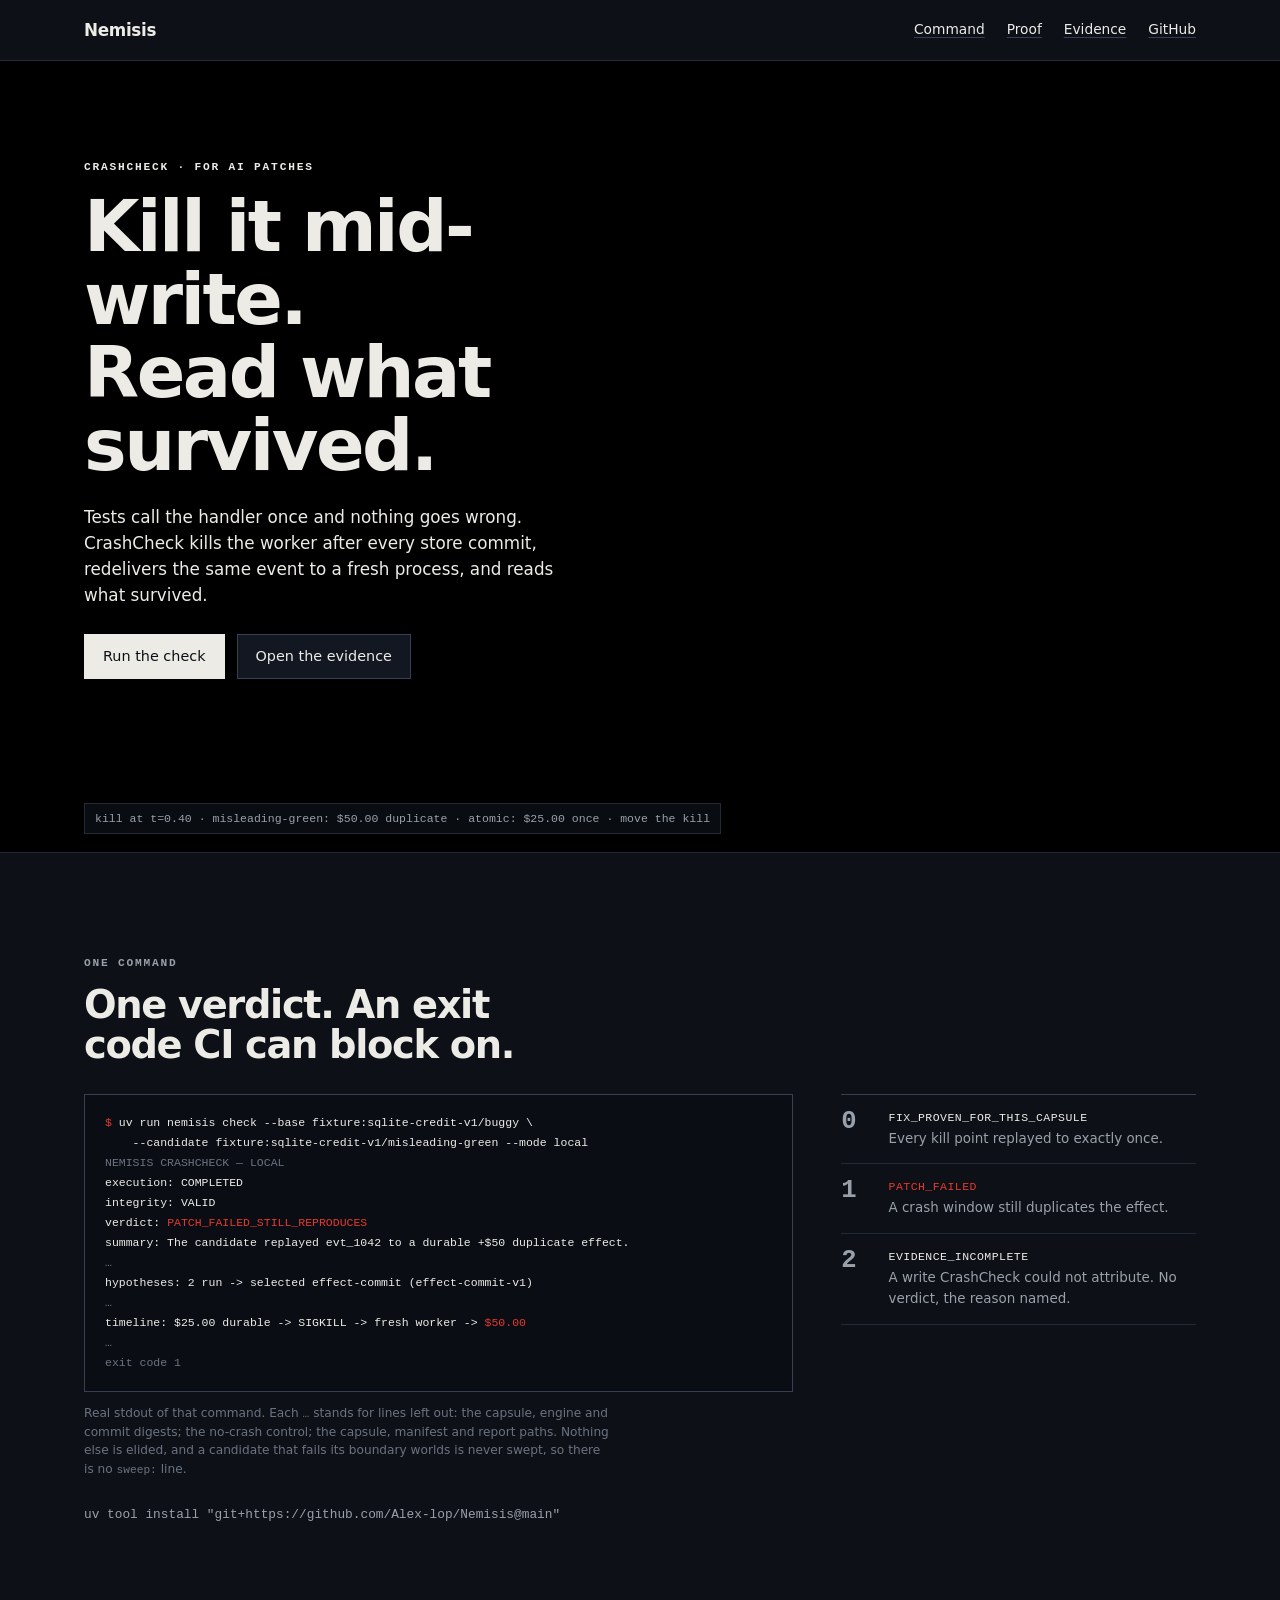
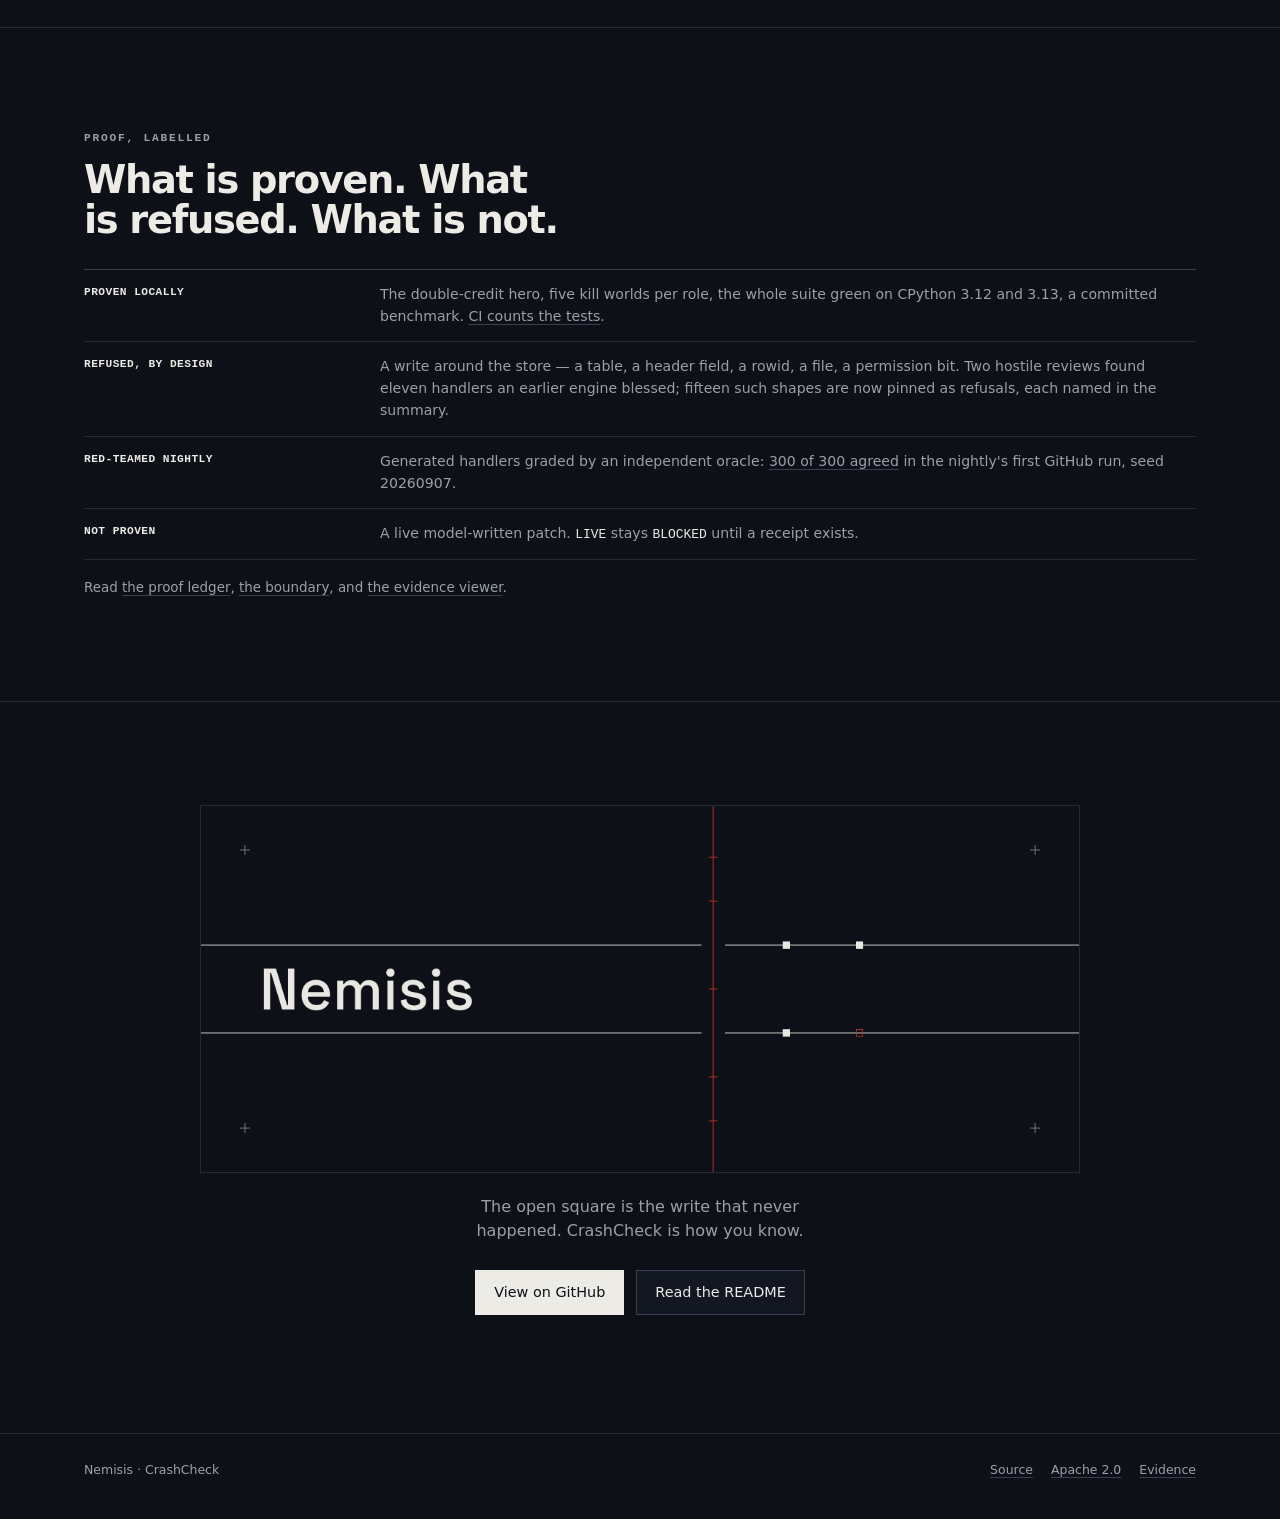
==== index.html @ 819d60e8 "site,security: the proof strip cites the run that exists and counts what is pinned Three claims on t" ====
<!doctype html>
<html lang="en">
<head>
<meta charset="utf-8">
<meta name="viewport" content="width=device-width, initial-scale=1">
<title>Nemisis — CrashCheck for AI patches</title>
<meta name="description" content="CrashCheck runs an AI patch in a real worker, kills it the moment a write becomes durable, redelivers the same event to a fresh process, and reads what survived. One command, one verdict, an exit code CI can block on.">
<meta name="theme-color" content="#0d1117">
<link rel="canonical" href="https://alex-lop.github.io/Nemisis/">
<meta property="og:type" content="website">
<meta property="og:url" content="https://alex-lop.github.io/Nemisis/">
<meta property="og:title" content="Nemisis — CrashCheck for AI patches">
<meta property="og:description" content="Kill it mid-write. Read what survived. One command, one verdict, an exit code CI can block on.">
<meta property="og:image" content="https://alex-lop.github.io/Nemisis/docs/assets/nemisis-banner-dark.png">
<meta property="og:image:alt" content="A crash timeline whose last mark is an open red square, the write that never happened.">
<meta name="twitter:card" content="summary_large_image">
<link rel="icon" href="site/favicon.svg" type="image/svg+xml">
<link rel="stylesheet" href="site/site.css">
<script>document.documentElement.classList.add('js');</script>
</head>
<body>
<a class="skip" href="#main">Skip to content</a>

<nav class="nav" aria-label="Primary">
  <div class="wrap">
    <a class="wordmark" href="#top" aria-label="Nemisis, home">Nemisis</a>
    <ul>
      <li><a href="#command">Command</a></li>
      <li><a href="#proof">Proof</a></li>
      <li><a href="docs/assets/crashcheck-hero/">Evidence</a></li>
      <li><a href="https://github.com/Alex-lop/Nemisis">GitHub</a></li>
    </ul>
  </div>
</nav>

<main id="main">
  <header class="hero" id="top">
    <canvas class="kill-field" data-kill-field aria-hidden="true"></canvas>
    <div class="wrap hero-grid">
      <div class="hero-copy">
        <p class="eyebrow">CrashCheck · for AI patches</p>
        <h1>Kill it mid-write.<br>Read what survived.</h1>
        <p class="lede">Tests call the handler once and nothing goes wrong. CrashCheck kills the worker after every store commit, redelivers the same event to a fresh process, and reads what survived.</p>
        <p class="actions">
          <a class="btn btn-go" href="#command">Run the check</a>
          <a class="btn" href="docs/assets/crashcheck-hero/">Open the evidence</a>
        </p>
      </div>
      <figure class="hero-legend" data-legend>
        <figcaption class="mono">
          <span data-legend-line>move the kill</span>
        </figcaption>
      </figure>
    </div>
  </header>

  <section id="command" class="command">
    <div class="wrap">
      <p class="eyebrow">One command</p>
      <h2>One verdict. An exit code CI can block on.</h2>
      <div class="command-grid">
        <div class="command-out">
        <pre class="terminal" aria-label="Terminal output of nemisis check"><code><span class="prompt">$</span> uv run nemisis check --base fixture:sqlite-credit-v1/buggy \
    --candidate fixture:sqlite-credit-v1/misleading-green --mode local
<span class="dim">NEMISIS CRASHCHECK — LOCAL</span>
execution: COMPLETED
integrity: VALID
verdict: <span class="red">PATCH_FAILED_STILL_REPRODUCES</span>
summary: The candidate replayed evt_1042 to a durable +$50 duplicate effect.
<span class="dim">…</span>
hypotheses: 2 run -&gt; selected effect-commit (effect-commit-v1)
<span class="dim">…</span>
timeline: $25.00 durable -&gt; SIGKILL -&gt; fresh worker -&gt; <span class="red">$50.00</span>
<span class="dim">…</span>
<span class="dim">exit code 1</span></code></pre>
        <p class="terminal-note">Real stdout of that command. Each <code>…</code> stands for lines left out: the capsule, engine and commit digests; the no-crash control; the capsule, manifest and report paths. Nothing else is elided, and a candidate that fails its boundary worlds is never swept, so there is no <code>sweep:</code> line.</p>
        </div>
        <div class="verdicts">
          <div><b>0</b><span class="mono">FIX_PROVEN_FOR_THIS_CAPSULE</span><p>Every kill point replayed to exactly once.</p></div>
          <div><b>1</b><span class="mono red">PATCH_FAILED</span><p>A crash window still duplicates the effect.</p></div>
          <div><b>2</b><span class="mono">EVIDENCE_INCOMPLETE</span><p>A write CrashCheck could not attribute. No verdict, the reason named.</p></div>
        </div>
      </div>
      <p class="install mono">uv tool install "git+https://github.com/Alex-lop/Nemisis@main"</p>
    </div>
  </section>

  <section id="proof" class="proof">
    <div class="wrap">
      <p class="eyebrow">Proof, labelled</p>
      <h2>What is proven. What is refused. What is not.</h2>
      <dl class="proof-strip">
        <div><dt>Proven locally</dt><dd>The double-credit hero, five kill worlds per role, the whole suite green on CPython 3.12 and 3.13, a committed benchmark. <a href="https://github.com/Alex-lop/Nemisis/actions/workflows/ci.yml">CI counts the tests</a>.</dd></div>
        <div><dt>Refused, by design</dt><dd>A write around the store — a table, a header field, a rowid, a file, a permission bit. Two hostile reviews found eleven handlers an earlier engine blessed; fifteen such shapes are now pinned as refusals, each named in the summary.</dd></div>
        <div><dt>Red-teamed nightly</dt><dd>Generated handlers graded by an independent oracle: <a href="https://github.com/Alex-lop/Nemisis/actions/runs/34086693284">300 of 300 agreed</a> in the nightly's first GitHub run, seed 20260907.</dd></div>
        <div><dt>Not proven</dt><dd>A live model-written patch. <code>LIVE</code> stays <code>BLOCKED</code> until a receipt exists.</dd></div>
      </dl>
      <p class="proof-links">Read <a href="https://github.com/Alex-lop/Nemisis/blob/main/docs/PROOF.md">the proof ledger</a>, <a href="https://github.com/Alex-lop/Nemisis/blob/main/docs/SECURITY.md">the boundary</a>, and <a href="docs/assets/crashcheck-hero/">the evidence viewer</a>.</p>
    </div>
  </section>

  <section class="closing">
    <div class="wrap">
      <img class="banner" src="docs/assets/nemisis-banner-dark.png" width="2000" height="833" alt="Nemisis: a crash timeline whose last mark is an open red square, the write that never happened.">
      <p class="closing-line">The open square is the write that never happened. CrashCheck is how you know.</p>
      <p class="actions">
        <a class="btn btn-go" href="https://github.com/Alex-lop/Nemisis">View on GitHub</a>
        <a class="btn" href="https://github.com/Alex-lop/Nemisis/blob/main/README.md">Read the README</a>
      </p>
    </div>
  </section>
</main>

<footer>
  <div class="wrap">
    <p>Nemisis · CrashCheck</p>
    <ul>
      <li><a href="https://github.com/Alex-lop/Nemisis">Source</a></li>
      <li><a href="https://github.com/Alex-lop/Nemisis/blob/main/LICENSE">Apache 2.0</a></li>
      <li><a href="docs/assets/crashcheck-hero/">Evidence</a></li>
    </ul>
  </div>
</footer>

<script src="site/kill-field.js" defer></script>
</body>
</html>
---- site/site.css ----
/* Nemisis site. Near-black ground from the banner, one red for the kill, hairlines for structure. */
:root {
  color-scheme: dark;
  --bg: #0d1117;
  --bg-raised: #121722;
  --ink: #ecebe6;
  --muted: #9aa0aa;
  --subtle: #6b7280;
  --hair: #222937;
  --hair-strong: #364052;
  --red: #e6392d;
  --red-wash: rgba(230, 57, 45, .10);
  --sans: system-ui, -apple-system, "Segoe UI", Roboto, sans-serif;
  --mono: ui-monospace, "SF Mono", "Cascadia Code", Menlo, monospace;
  --pad: 24px;
}
@media (max-width: 720px) { :root { --pad: 18px; } }

*, *::before, *::after { box-sizing: border-box; }
html { -webkit-text-size-adjust: 100%; scroll-behavior: smooth; }
body {
  margin: 0; background: var(--bg); color: var(--ink);
  font: 400 16px/1.55 var(--sans); -webkit-font-smoothing: antialiased; overflow-x: hidden;
}
img { max-width: 100%; height: auto; }
a { color: inherit; text-decoration-color: var(--hair-strong); text-underline-offset: 3px; }
a:hover { color: var(--red); text-decoration-color: currentColor; }
:focus-visible { outline: 2px solid var(--red); outline-offset: 3px; }
code { font: 400 .92em/1.4 var(--mono); }
.mono { font-family: var(--mono); }
.red { color: var(--red); }
.dim { color: var(--subtle); }
.wrap { width: min(100%, 1160px); margin-inline: auto; padding-inline: var(--pad); }
.skip { position: fixed; left: -9999px; top: 12px; z-index: 20; padding: 10px 16px; background: var(--bg-raised); border: 1px solid var(--hair-strong); }
.skip:focus { left: 12px; }

/* Nav */
.nav { position: relative; z-index: 3; border-bottom: 1px solid var(--hair); }
.nav .wrap { display: flex; align-items: center; justify-content: space-between; min-height: 60px; gap: 24px; }
.wordmark { font-weight: 650; letter-spacing: -.02em; text-decoration: none; font-size: 1.05rem; }
.nav ul { display: flex; gap: 22px; margin: 0; padding: 0; list-style: none; font-size: .86rem; }

/* Type */
.eyebrow { margin: 0 0 14px; color: var(--muted); font: 650 .7rem/1.4 var(--mono); letter-spacing: .16em; text-transform: uppercase; }
h1, h2 { text-wrap: balance; letter-spacing: -.035em; line-height: 1.02; font-weight: 620; }
h1 { margin: 0 0 22px; font-size: clamp(2.7rem, 5.6vw, 4.6rem); }
h2 { margin: 0 0 22px; max-width: 24ch; font-size: clamp(1.7rem, 3vw, 2.4rem); }
p { margin: 0 0 16px; }
.lede { max-width: 46ch; color: var(--ink); font-size: 1.05rem; }
.actions { display: flex; flex-wrap: wrap; gap: 12px; margin-top: 26px; }
.btn {
  display: inline-flex; align-items: center; min-height: 44px; padding: 10px 18px;
  border: 1px solid var(--hair-strong); background: var(--bg-raised); font-size: .9rem; text-decoration: none;
}
.btn:hover { border-color: var(--red); color: var(--ink); }
.btn-go { background: var(--ink); color: var(--bg); border-color: var(--ink); }
.btn-go:hover { background: var(--red); border-color: var(--red); color: var(--ink); }

/* Hero with the kill field behind it */
.hero { position: relative; isolation: isolate; min-height: min(80vh, 780px); overflow: hidden; }
.kill-field { position: absolute; inset: 0; z-index: 0; width: 100%; height: 100%; display: block; }
.hero-grid { position: relative; z-index: 1; display: grid; grid-template-columns: minmax(0, 46%) 1fr; min-height: inherit; }
.hero-copy { padding-block: clamp(72px, 11vh, 120px) clamp(72px, 12vh, 140px); }
.hero-copy .eyebrow { color: var(--ink); }
.hero-legend { grid-column: 1 / -1; align-self: end; margin: 0 0 18px; color: var(--muted); font-size: .72rem; }
.hero-legend figcaption { display: inline-block; max-width: 100%; padding: 6px 10px; border: 1px solid var(--hair); background: rgba(13, 17, 23, .75); }
html:not(.js) .kill-field, html:not(.js) .hero-legend { display: none; }

main > section { padding-block: clamp(64px, 8vw, 104px); border-top: 1px solid var(--hair); }

/* Command */
.command-grid { display: grid; grid-template-columns: minmax(0, 1.6fr) minmax(240px, .8fr); gap: clamp(22px, 4vw, 48px); align-items: start; margin-top: 30px; }
.terminal {
  margin: 0; padding: 18px 20px; overflow-x: auto; border: 1px solid var(--hair-strong); background: #0a0e14;
  font: 400 12.5px/1.6 var(--mono); color: var(--ink); tab-size: 2;
}
.terminal .prompt { color: var(--red); }
.verdicts { display: grid; gap: 0; border-top: 1px solid var(--hair-strong); }
.verdicts > div { display: grid; grid-template-columns: 2.2rem 1fr; gap: 2px 12px; padding: 14px 0; border-bottom: 1px solid var(--hair); }
.verdicts b { grid-row: span 2; font: 620 1.6rem/1 var(--mono); color: var(--muted); }
.verdicts .mono { font-size: .72rem; letter-spacing: .04em; }
.verdicts p { margin: 0; color: var(--muted); font-size: .84rem; }
.install { margin: 26px 0 0; color: var(--muted); font-size: .8rem; }
.command-out { min-width: 0; }
.terminal-note { margin: 12px 0 0; max-width: 68ch; color: var(--subtle); font-size: .76rem; }

/* Proof strip */
.proof-strip { margin: 30px 0 0; border-top: 1px solid var(--hair-strong); }
.proof-strip > div { display: grid; grid-template-columns: minmax(170px, .5fr) 1.5fr; gap: 24px; padding: 14px 0; border-bottom: 1px solid var(--hair); }
.proof-strip dt { font: 650 .7rem/1.5 var(--mono); letter-spacing: .04em; text-transform: uppercase; }
.proof-strip dd { margin: 0; color: var(--muted); font-size: .88rem; }
.proof-strip code { color: var(--ink); }
.proof-links { margin: 18px 0 0; color: var(--muted); font-size: .84rem; }

/* Closing */
.closing .wrap { text-align: center; }
.banner { display: block; width: min(100%, 880px); margin: 0 auto 22px; border: 1px solid var(--hair); }
.closing-line { max-width: 40ch; margin: 0 auto; color: var(--muted); }
.closing .actions { justify-content: center; }

footer { border-top: 1px solid var(--hair); padding-block: 26px 40px; color: var(--muted); font-size: .78rem; }
footer .wrap { display: flex; justify-content: space-between; gap: 18px; align-items: baseline; }
footer p { margin: 0; }
footer ul { display: flex; gap: 18px; margin: 0; padding: 0; list-style: none; }

@media (max-width: 900px) {
  .hero-grid { grid-template-columns: 1fr; }
  .hero { min-height: 800px; }
  .hero-copy { padding-block: 52px 340px; }
  .hero-legend { margin-bottom: 12px; font-size: .68rem; }
  .command-grid { grid-template-columns: 1fr; }
}
@media (max-width: 620px) {
  body { font-size: 15px; }
  .nav li:not(:last-child) { display: none; }
  h1 { font-size: clamp(2.4rem, 12vw, 3.2rem); }
  .lede { font-size: 1rem; }
  .proof-strip > div { grid-template-columns: 1fr; gap: 4px; }
  footer .wrap { display: block; }
  footer ul { margin-top: 10px; }
}
@media (prefers-reduced-motion: reduce) {
  html { scroll-behavior: auto; }
}
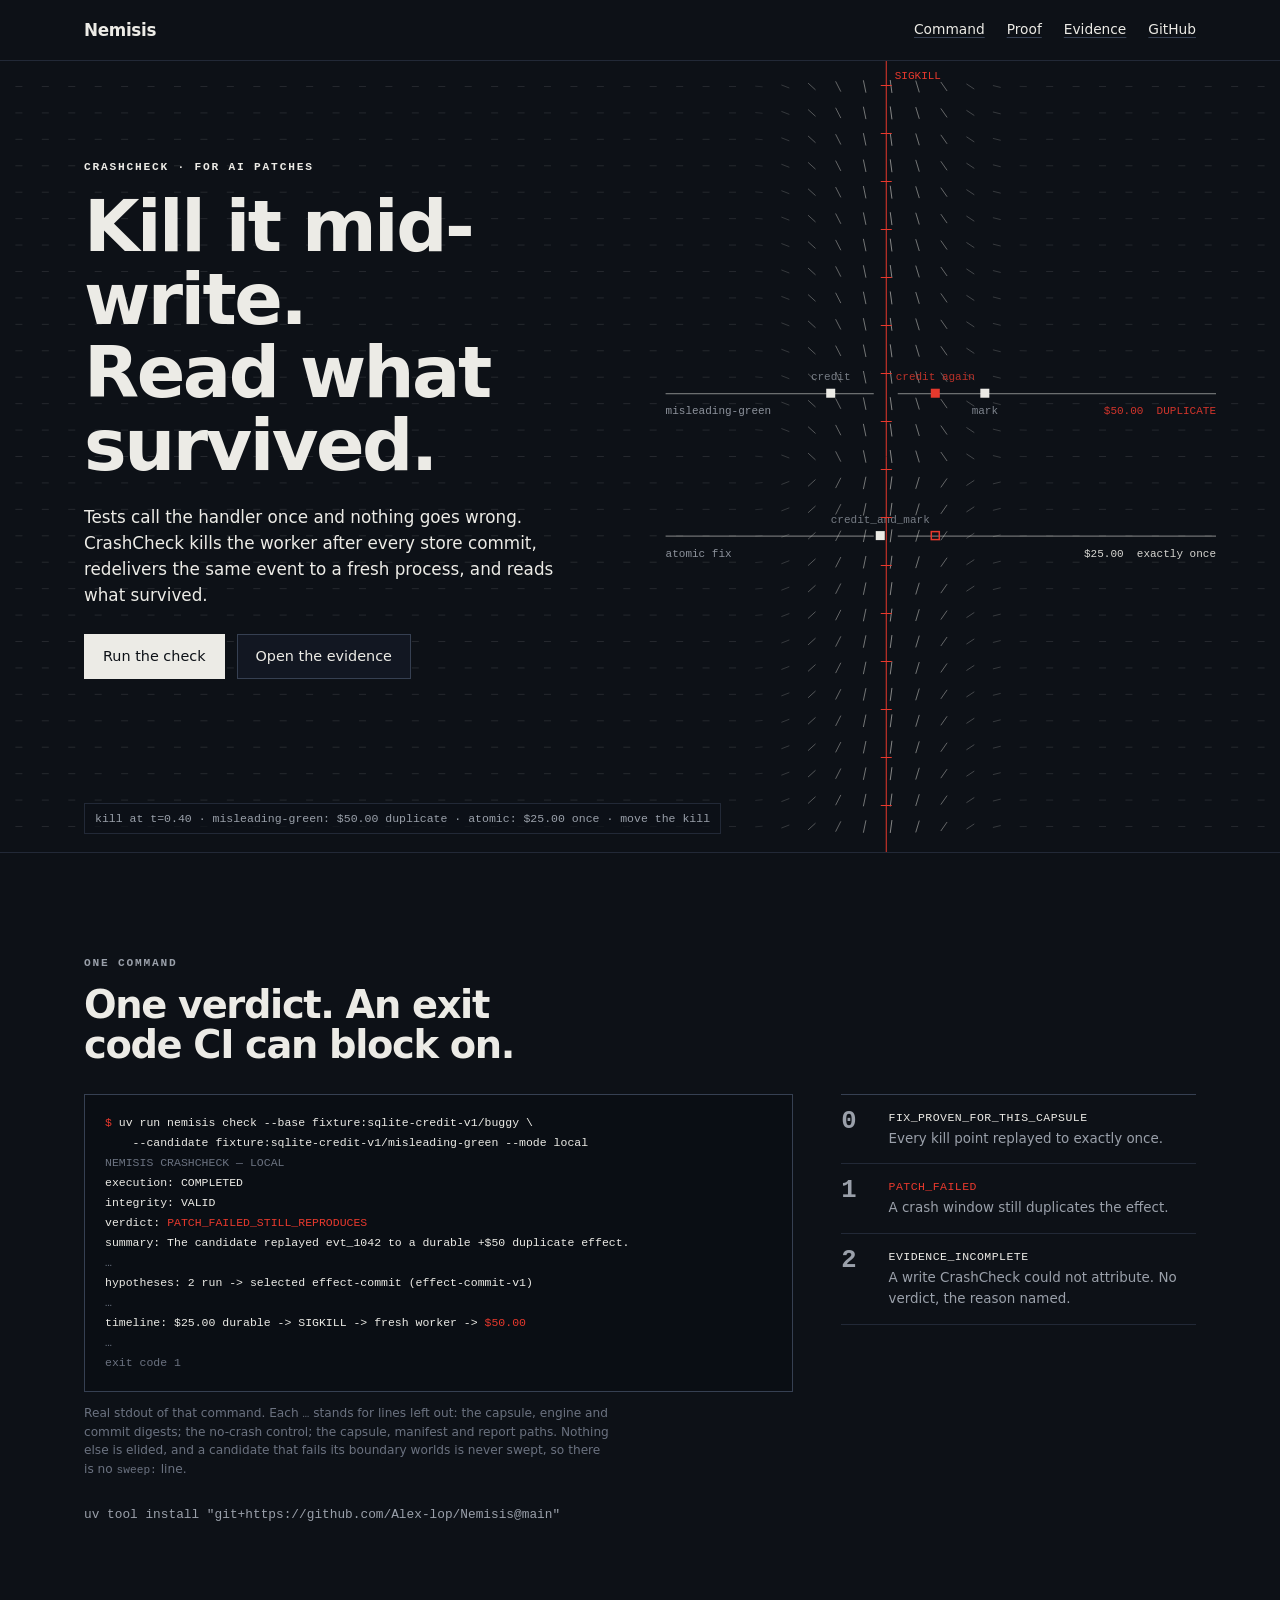
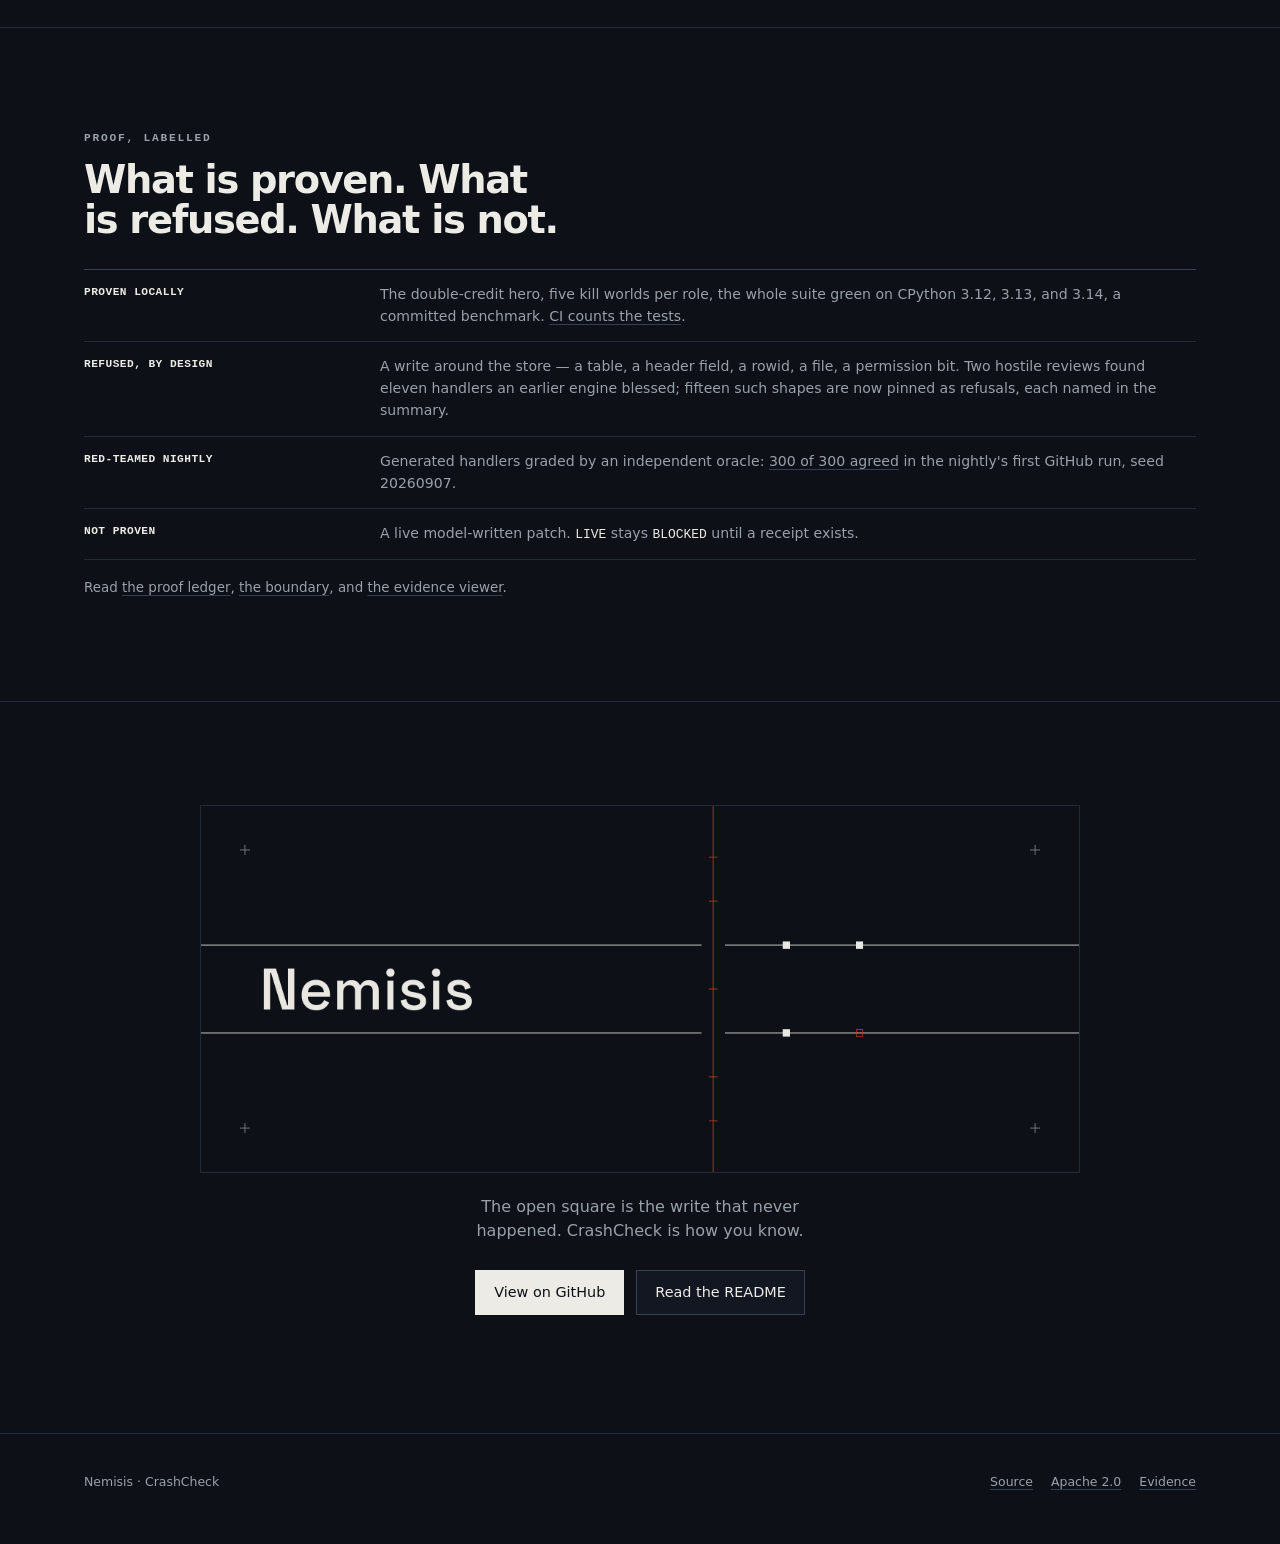
==== commit 90820f50: "docs: status and proof at the reviewed engine, the runs that exist, and two stale sentences STATUS n" ====
--- a/index.html
+++ b/index.html
@@ -90,7 +90,7 @@
       <p class="eyebrow">Proof, labelled</p>
       <h2>What is proven. What is refused. What is not.</h2>
       <dl class="proof-strip">
-        <div><dt>Proven locally</dt><dd>The double-credit hero, five kill worlds per role, the whole suite green on CPython 3.12 and 3.13, a committed benchmark. <a href="https://github.com/Alex-lop/Nemisis/actions/workflows/ci.yml">CI counts the tests</a>.</dd></div>
+        <div><dt>Proven locally</dt><dd>The double-credit hero, five kill worlds per role, the whole suite green on CPython 3.12, 3.13, and 3.14, a committed benchmark. <a href="https://github.com/Alex-lop/Nemisis/actions/workflows/ci.yml">CI counts the tests</a>.</dd></div>
         <div><dt>Refused, by design</dt><dd>A write around the store — a table, a header field, a rowid, a file, a permission bit. Two hostile reviews found eleven handlers an earlier engine blessed; fifteen such shapes are now pinned as refusals, each named in the summary.</dd></div>
         <div><dt>Red-teamed nightly</dt><dd>Generated handlers graded by an independent oracle: <a href="https://github.com/Alex-lop/Nemisis/actions/runs/34086693284">300 of 300 agreed</a> in the nightly's first GitHub run, seed 20260907.</dd></div>
         <div><dt>Not proven</dt><dd>A live model-written patch. <code>LIVE</code> stays <code>BLOCKED</code> until a receipt exists.</dd></div>
--- a/site/site.css
+++ b/site/site.css
@@ -20,7 +20,7 @@
 html { -webkit-text-size-adjust: 100%; scroll-behavior: smooth; }
 body {
   margin: 0; background: var(--bg); color: var(--ink);
-  font: 400 16px/1.55 var(--sans); -webkit-font-smoothing: antialiased; overflow-x: hidden;
+  font: 400 16px/1.55 var(--sans); -webkit-font-smoothing: antialiased;
 }
 img { max-width: 100%; height: auto; }
 a { color: inherit; text-decoration-color: var(--hair-strong); text-underline-offset: 3px; }
@@ -39,6 +39,7 @@
 .nav .wrap { display: flex; align-items: center; justify-content: space-between; min-height: 60px; gap: 24px; }
 .wordmark { font-weight: 650; letter-spacing: -.02em; text-decoration: none; font-size: 1.05rem; }
 .nav ul { display: flex; gap: 22px; margin: 0; padding: 0; list-style: none; font-size: .86rem; }
+.nav ul a, footer ul a, .wordmark { display: inline-flex; align-items: center; min-height: 44px; }
 
 /* Type */
 .eyebrow { margin: 0 0 14px; color: var(--muted); font: 650 .7rem/1.4 var(--mono); letter-spacing: .16em; text-transform: uppercase; }
@@ -80,7 +81,7 @@
 .verdicts b { grid-row: span 2; font: 620 1.6rem/1 var(--mono); color: var(--muted); }
 .verdicts .mono { font-size: .72rem; letter-spacing: .04em; }
 .verdicts p { margin: 0; color: var(--muted); font-size: .84rem; }
-.install { margin: 26px 0 0; color: var(--muted); font-size: .8rem; }
+.install { margin: 26px 0 0; color: var(--muted); font-size: .8rem; overflow-wrap: anywhere; }
 .command-out { min-width: 0; }
 .terminal-note { margin: 12px 0 0; max-width: 68ch; color: var(--subtle); font-size: .76rem; }
 
@@ -112,7 +113,8 @@
 }
 @media (max-width: 620px) {
   body { font-size: 15px; }
-  .nav li:not(:last-child) { display: none; }
+  .nav li:nth-child(-n+2) { display: none; }
+  .nav ul { gap: 18px; }
   h1 { font-size: clamp(2.4rem, 12vw, 3.2rem); }
   .lede { font-size: 1rem; }
   .proof-strip > div { grid-template-columns: 1fr; gap: 4px; }
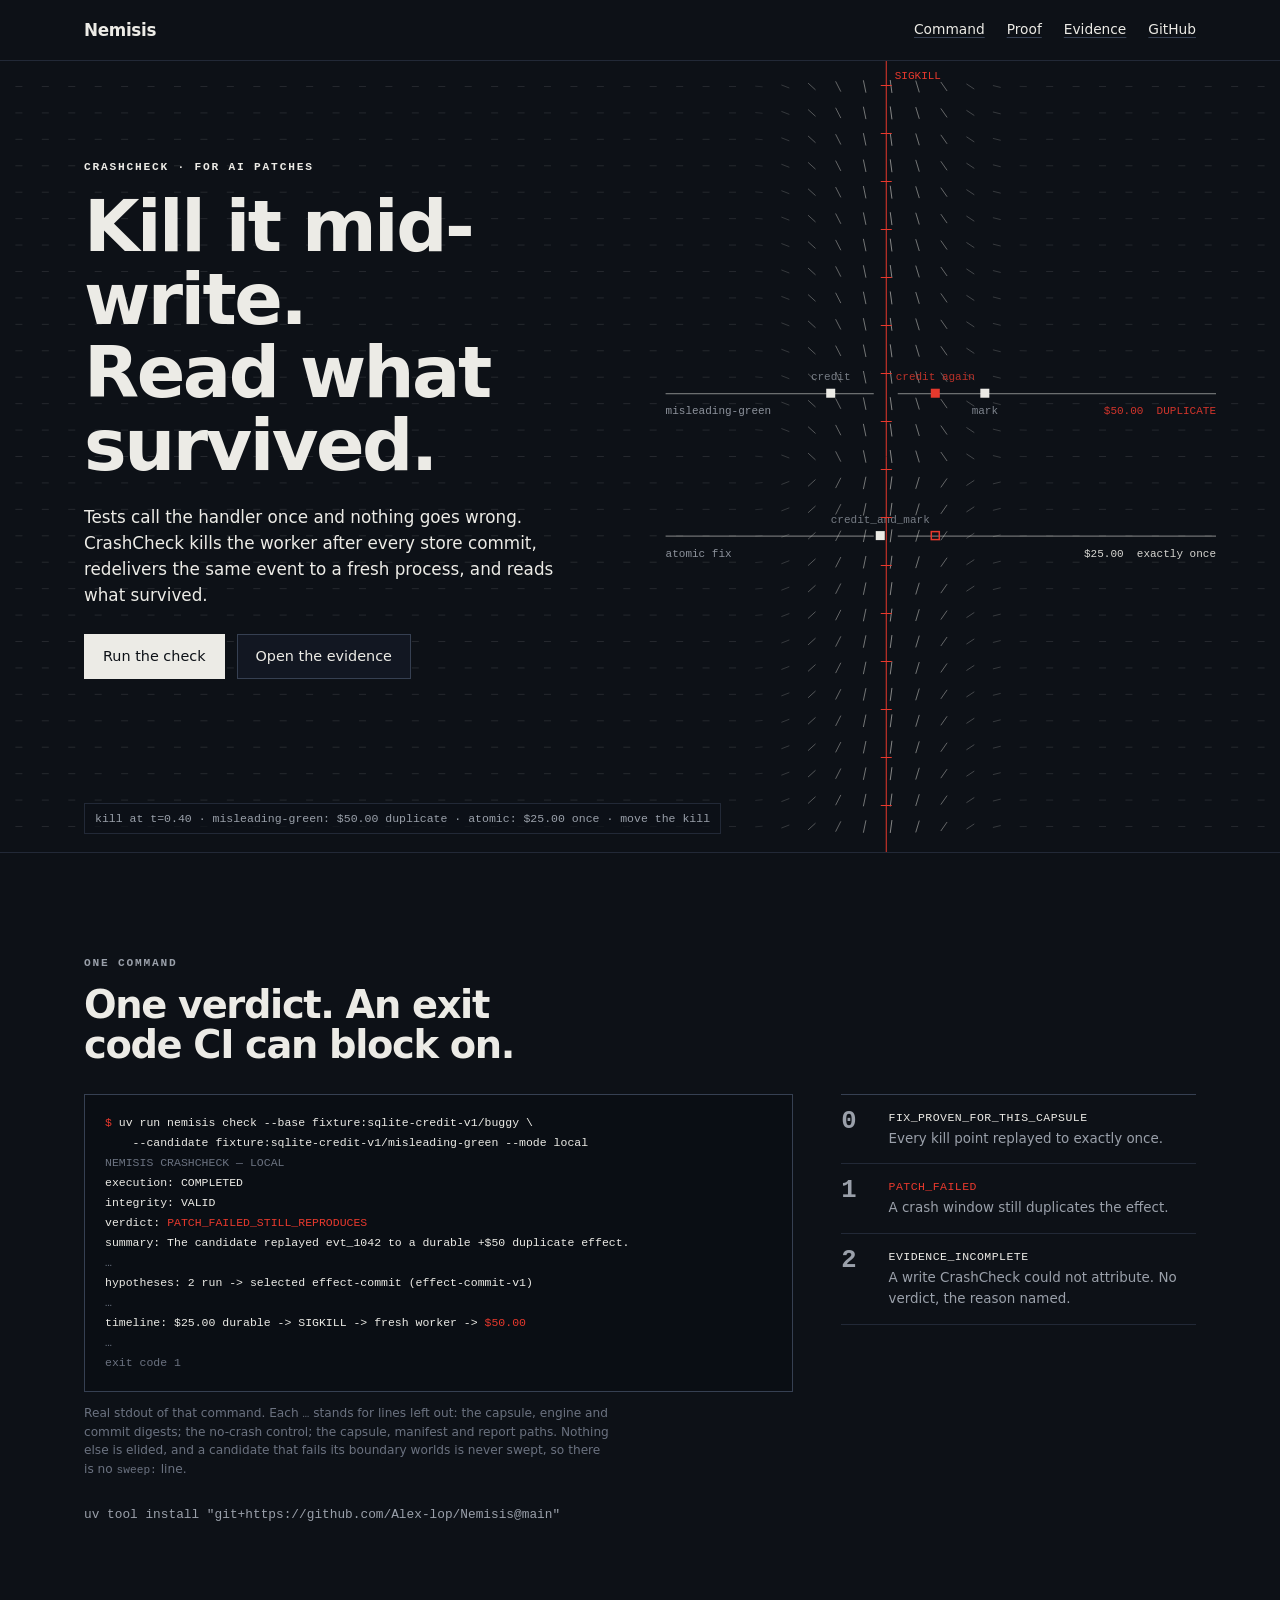
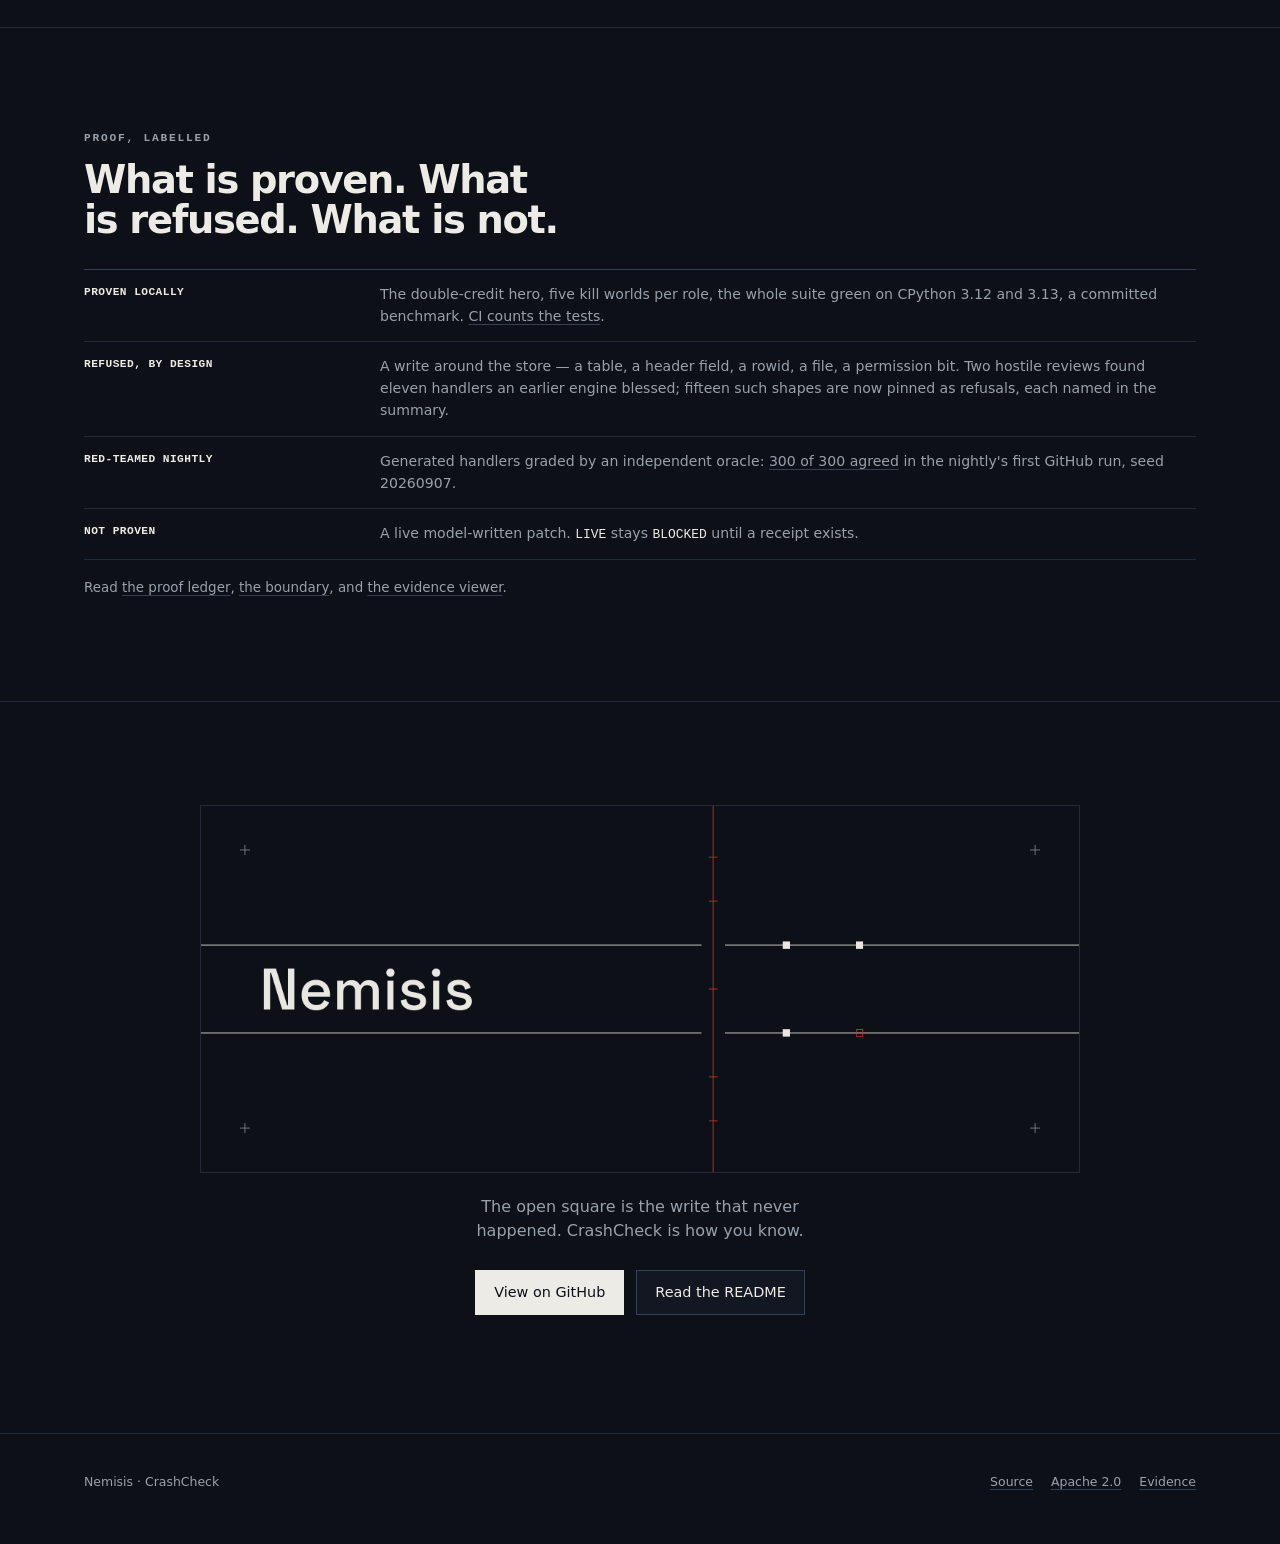
==== commit 48c4d73d: "Merge pull request #21 from Alex-lop/overnight3/story docs(story): demo scripts, PRODUCT, and the si" ====
--- a/index.html
+++ b/index.html
@@ -90,7 +90,7 @@
       <p class="eyebrow">Proof, labelled</p>
       <h2>What is proven. What is refused. What is not.</h2>
       <dl class="proof-strip">
-        <div><dt>Proven locally</dt><dd>The double-credit hero, five kill worlds per role, the whole suite green on CPython 3.12, 3.13, and 3.14, a committed benchmark. <a href="https://github.com/Alex-lop/Nemisis/actions/workflows/ci.yml">CI counts the tests</a>.</dd></div>
+        <div><dt>Proven locally</dt><dd>The double-credit hero, five kill worlds per role, the whole suite green on CPython 3.12 and 3.13, a committed benchmark. <a href="https://github.com/Alex-lop/Nemisis/actions/workflows/ci.yml">CI counts the tests</a>.</dd></div>
         <div><dt>Refused, by design</dt><dd>A write around the store — a table, a header field, a rowid, a file, a permission bit. Two hostile reviews found eleven handlers an earlier engine blessed; fifteen such shapes are now pinned as refusals, each named in the summary.</dd></div>
         <div><dt>Red-teamed nightly</dt><dd>Generated handlers graded by an independent oracle: <a href="https://github.com/Alex-lop/Nemisis/actions/runs/34086693284">300 of 300 agreed</a> in the nightly's first GitHub run, seed 20260907.</dd></div>
         <div><dt>Not proven</dt><dd>A live model-written patch. <code>LIVE</code> stays <code>BLOCKED</code> until a receipt exists.</dd></div>
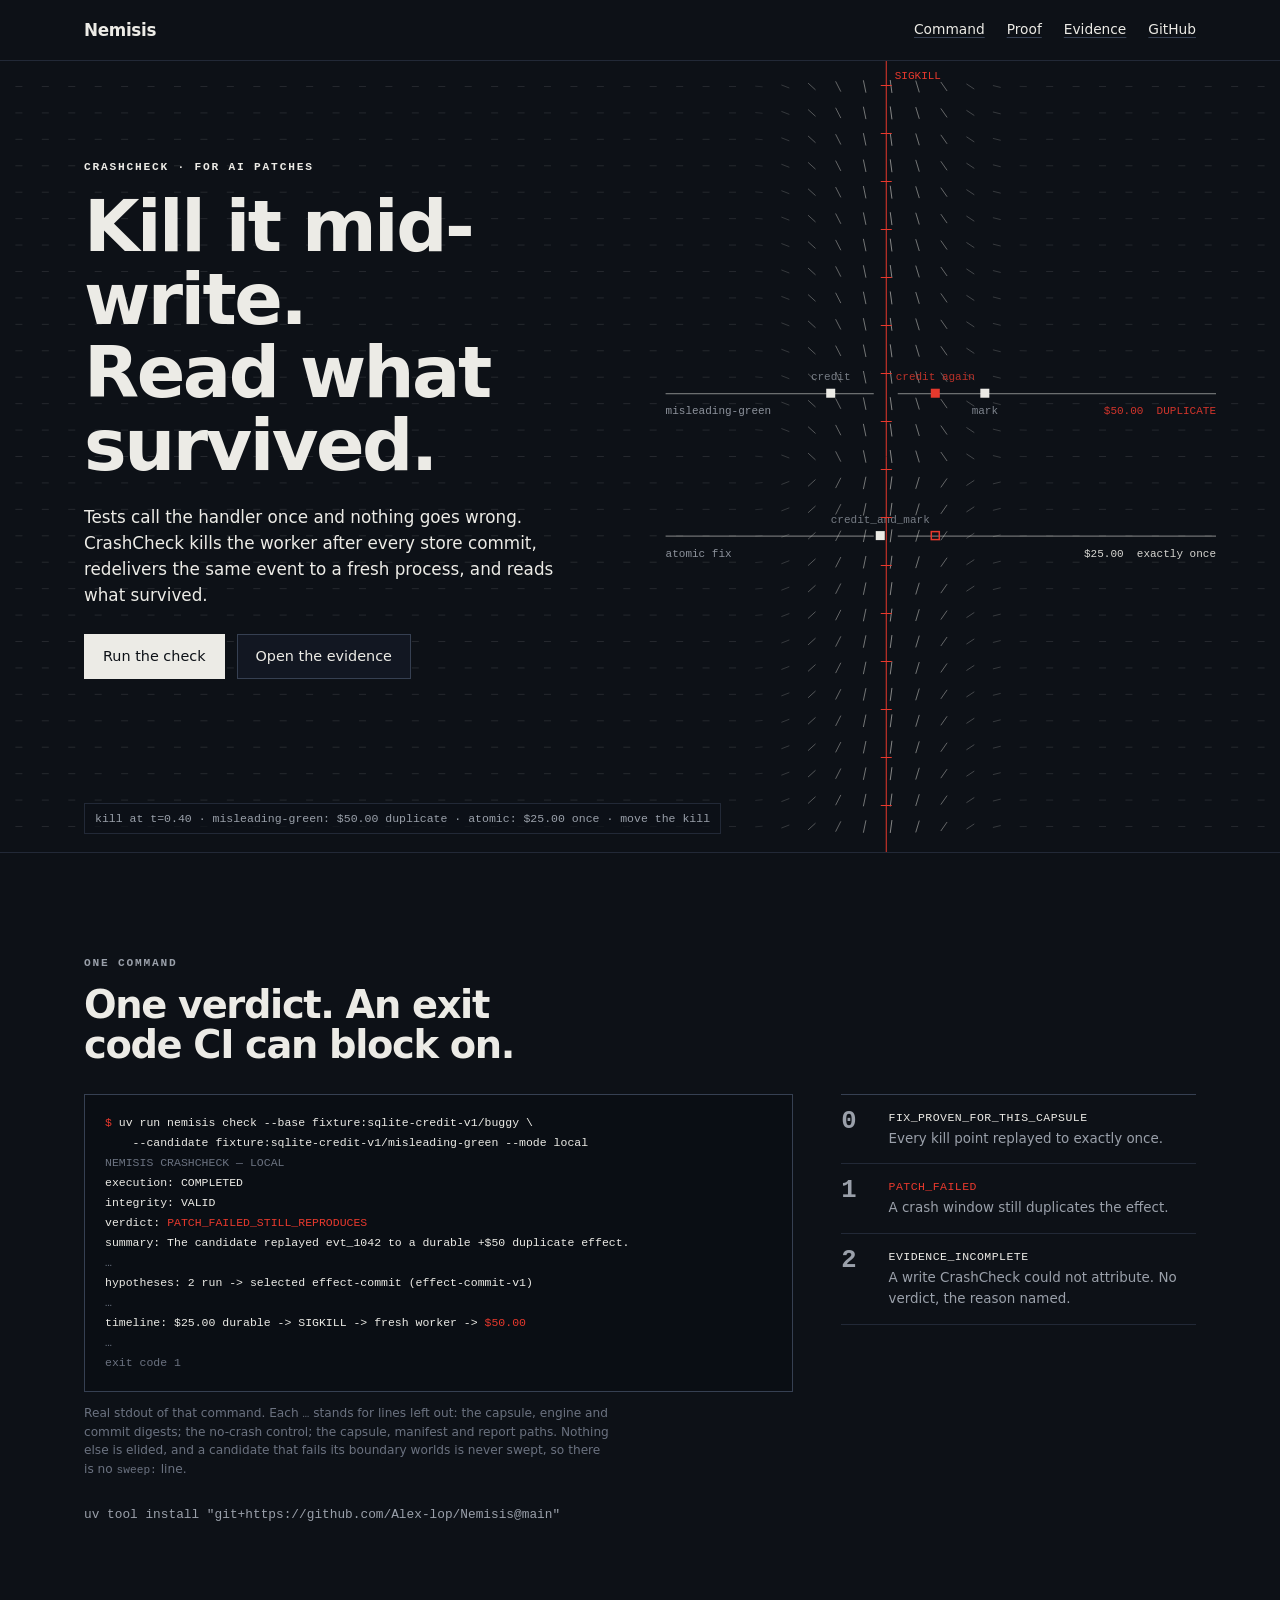
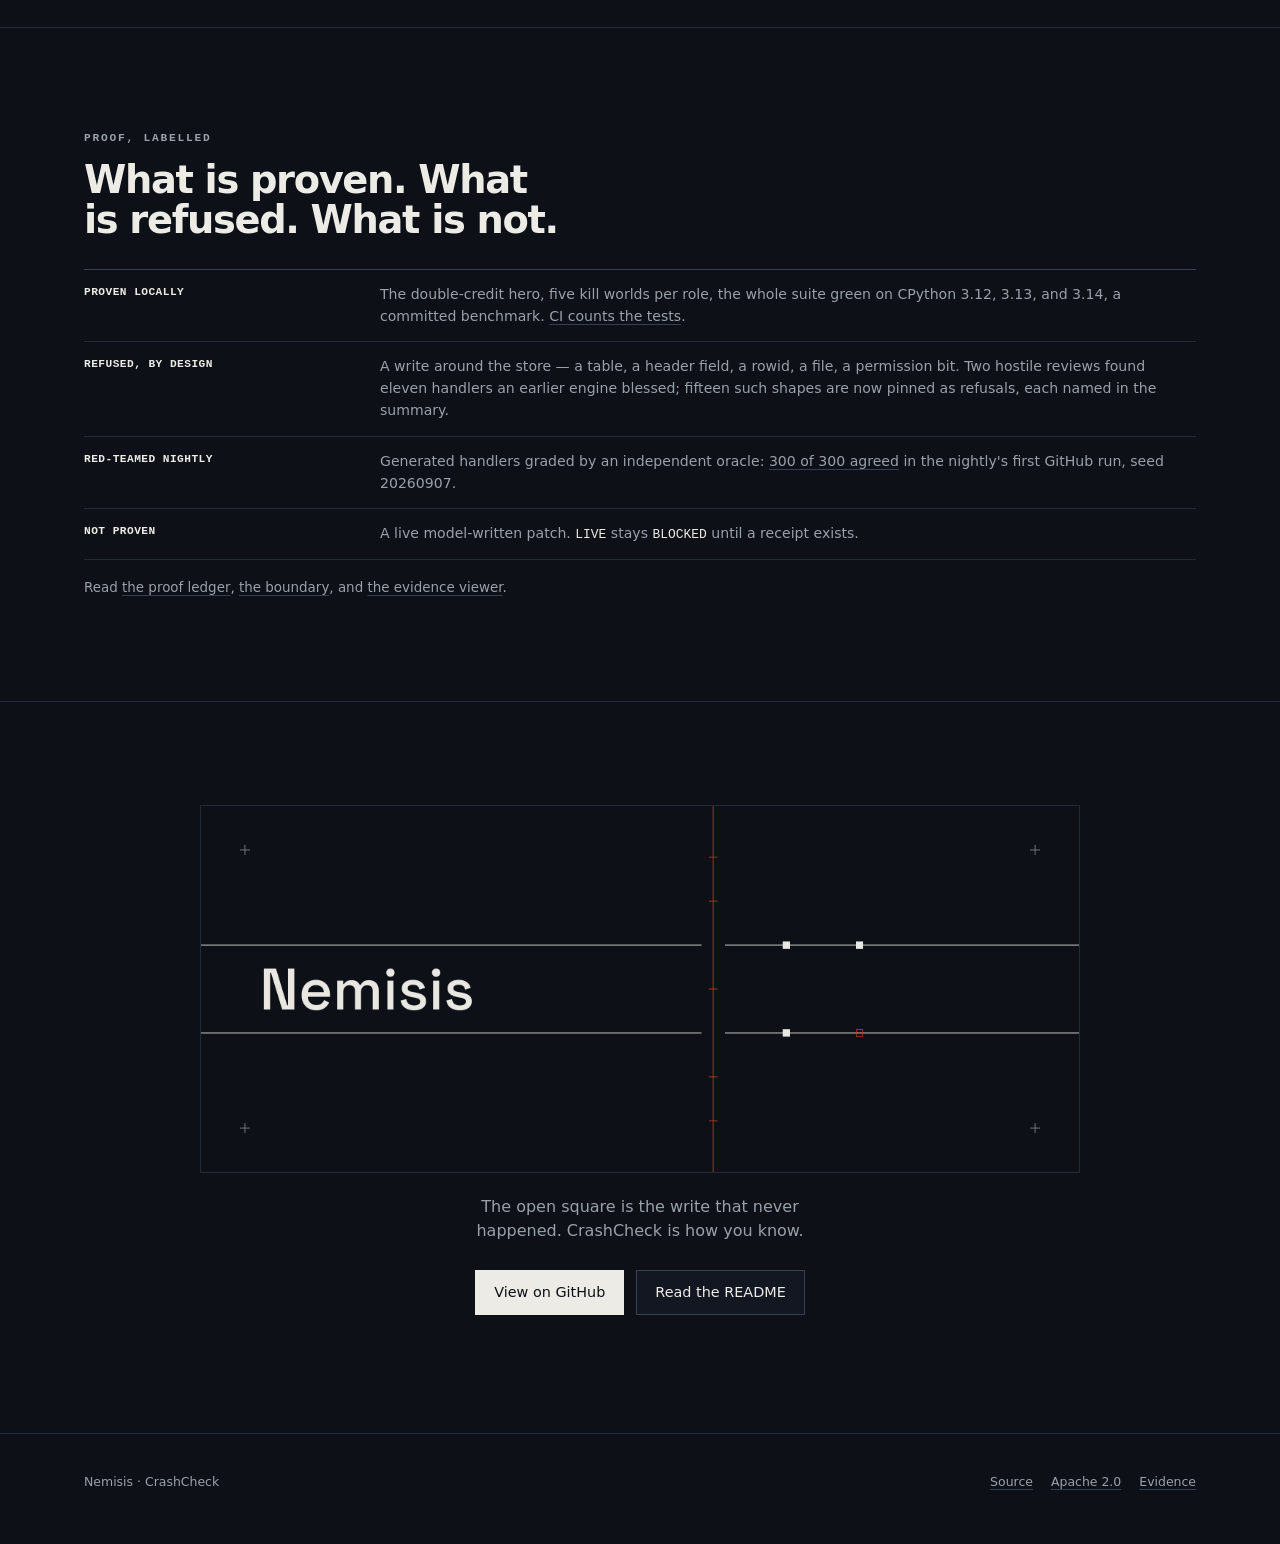
==== commit 721347e4: "Merge pull request #22 from Alex-lop/overnight3/morning docs+evidence: hero at the final engine, the" ====
--- a/index.html
+++ b/index.html
@@ -90,7 +90,7 @@
       <p class="eyebrow">Proof, labelled</p>
       <h2>What is proven. What is refused. What is not.</h2>
       <dl class="proof-strip">
-        <div><dt>Proven locally</dt><dd>The double-credit hero, five kill worlds per role, the whole suite green on CPython 3.12 and 3.13, a committed benchmark. <a href="https://github.com/Alex-lop/Nemisis/actions/workflows/ci.yml">CI counts the tests</a>.</dd></div>
+        <div><dt>Proven locally</dt><dd>The double-credit hero, five kill worlds per role, the whole suite green on CPython 3.12, 3.13, and 3.14, a committed benchmark. <a href="https://github.com/Alex-lop/Nemisis/actions/workflows/ci.yml">CI counts the tests</a>.</dd></div>
         <div><dt>Refused, by design</dt><dd>A write around the store — a table, a header field, a rowid, a file, a permission bit. Two hostile reviews found eleven handlers an earlier engine blessed; fifteen such shapes are now pinned as refusals, each named in the summary.</dd></div>
         <div><dt>Red-teamed nightly</dt><dd>Generated handlers graded by an independent oracle: <a href="https://github.com/Alex-lop/Nemisis/actions/runs/34086693284">300 of 300 agreed</a> in the nightly's first GitHub run, seed 20260907.</dd></div>
         <div><dt>Not proven</dt><dd>A live model-written patch. <code>LIVE</code> stays <code>BLOCKED</code> until a receipt exists.</dd></div>
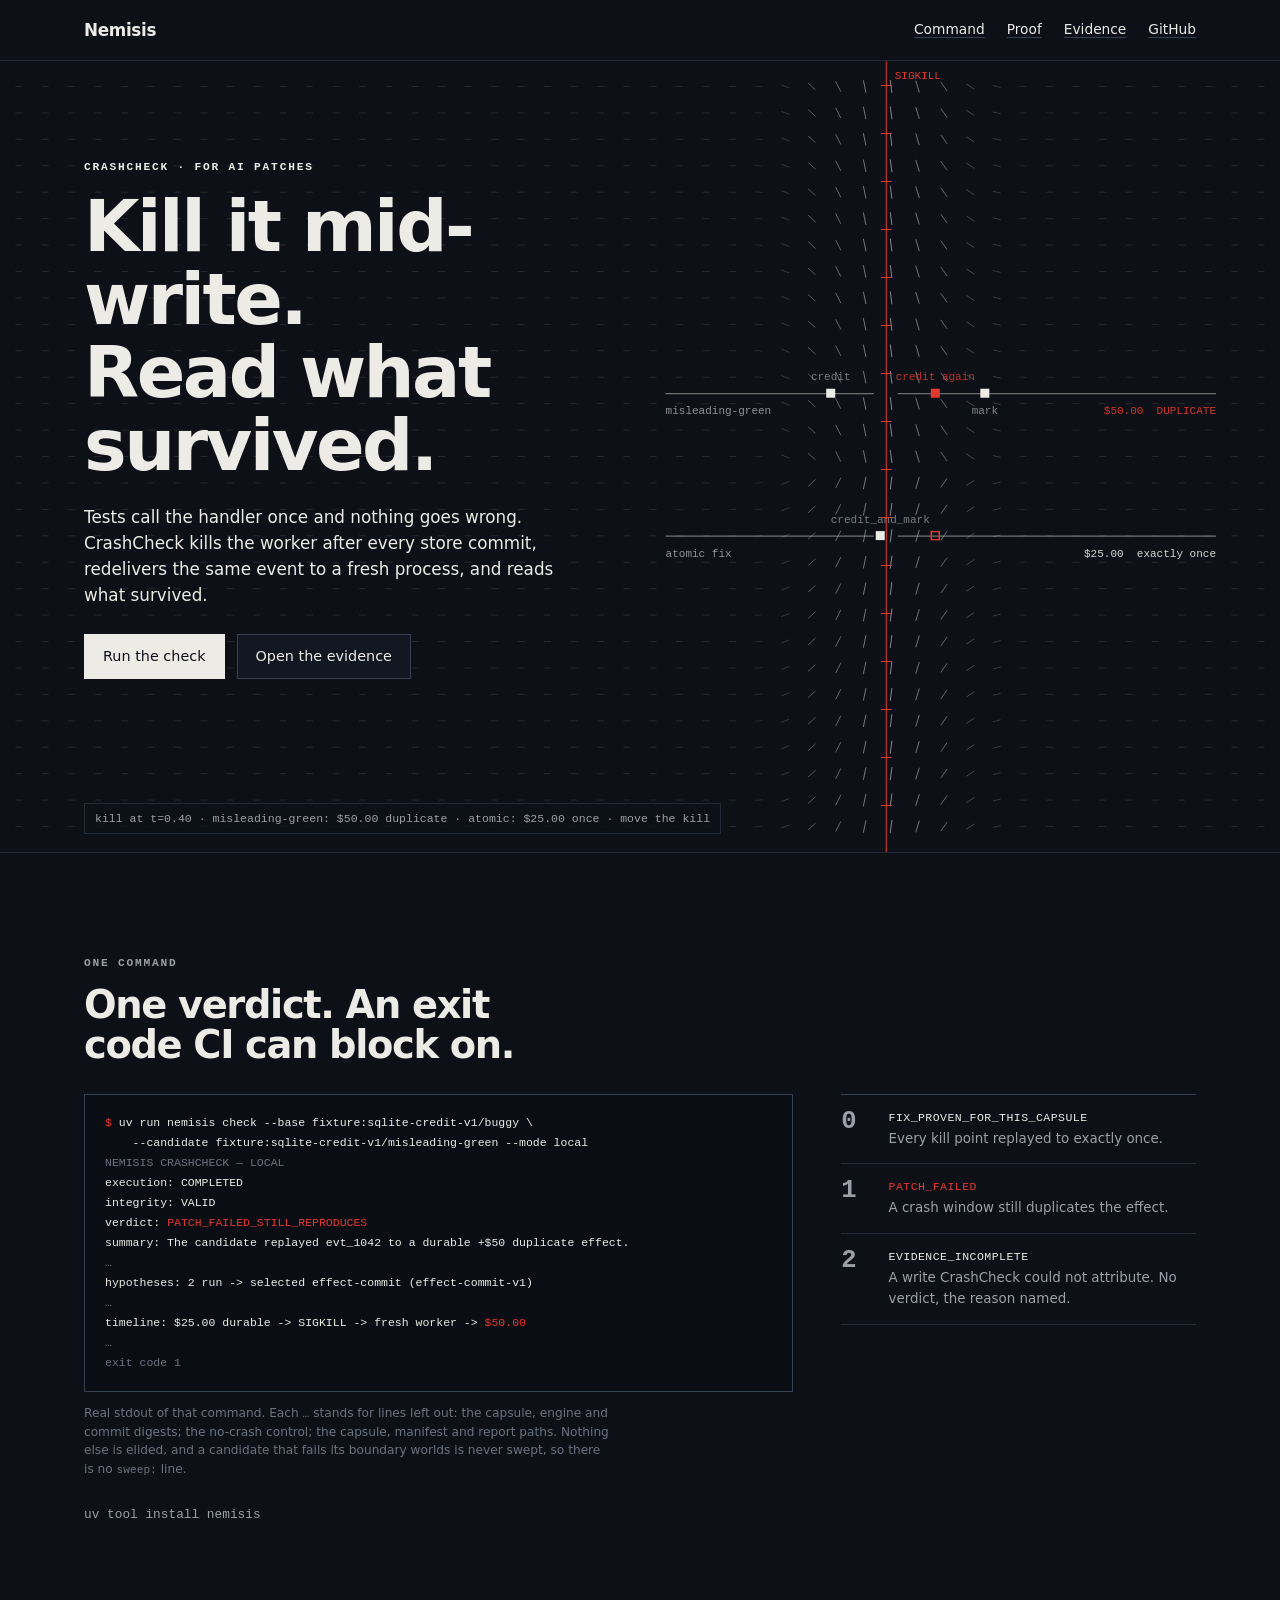
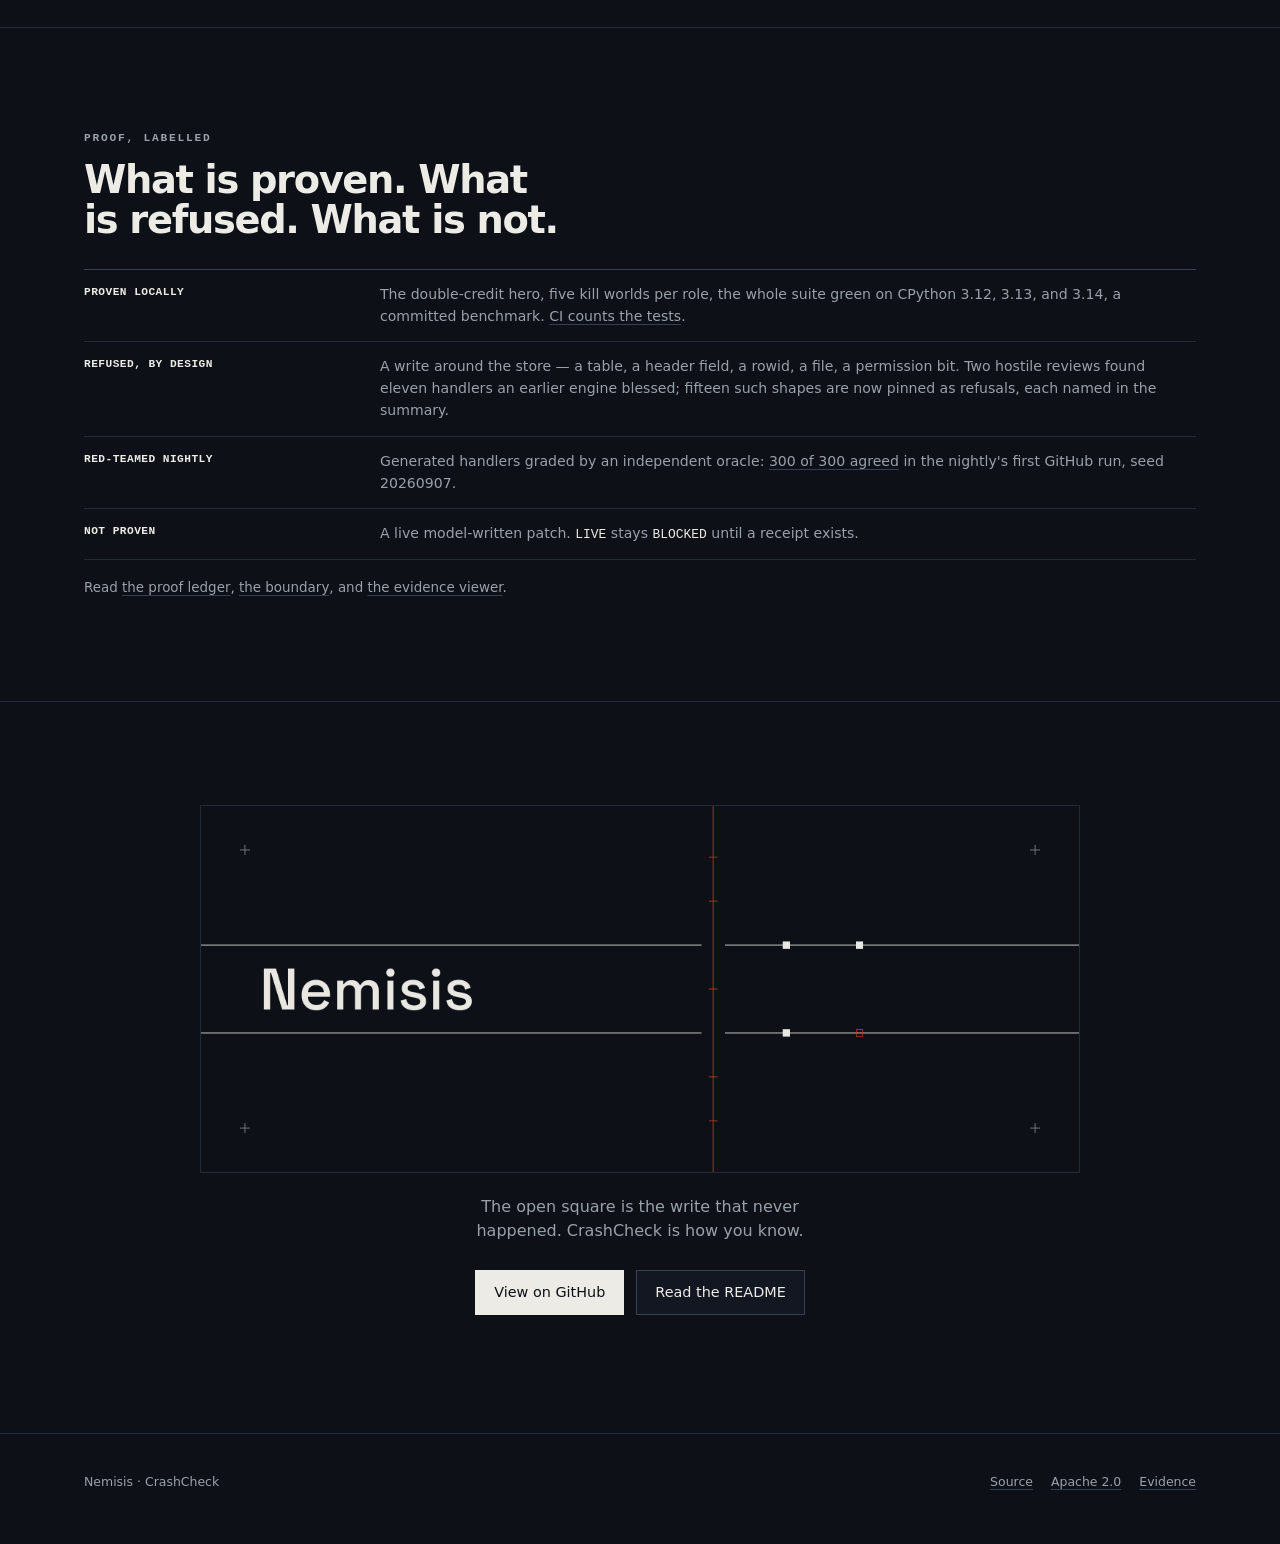
==== commit 8bcc89f8: "docs: 0.2.0 is on PyPI, and the install line says so The Release run went green on all three jobs an" ====
--- a/index.html
+++ b/index.html
@@ -81,7 +81,7 @@
           <div><b>2</b><span class="mono">EVIDENCE_INCOMPLETE</span><p>A write CrashCheck could not attribute. No verdict, the reason named.</p></div>
         </div>
       </div>
-      <p class="install mono">uv tool install "git+https://github.com/Alex-lop/Nemisis@main"</p>
+      <p class="install mono">uv tool install nemisis</p>
     </div>
   </section>
 
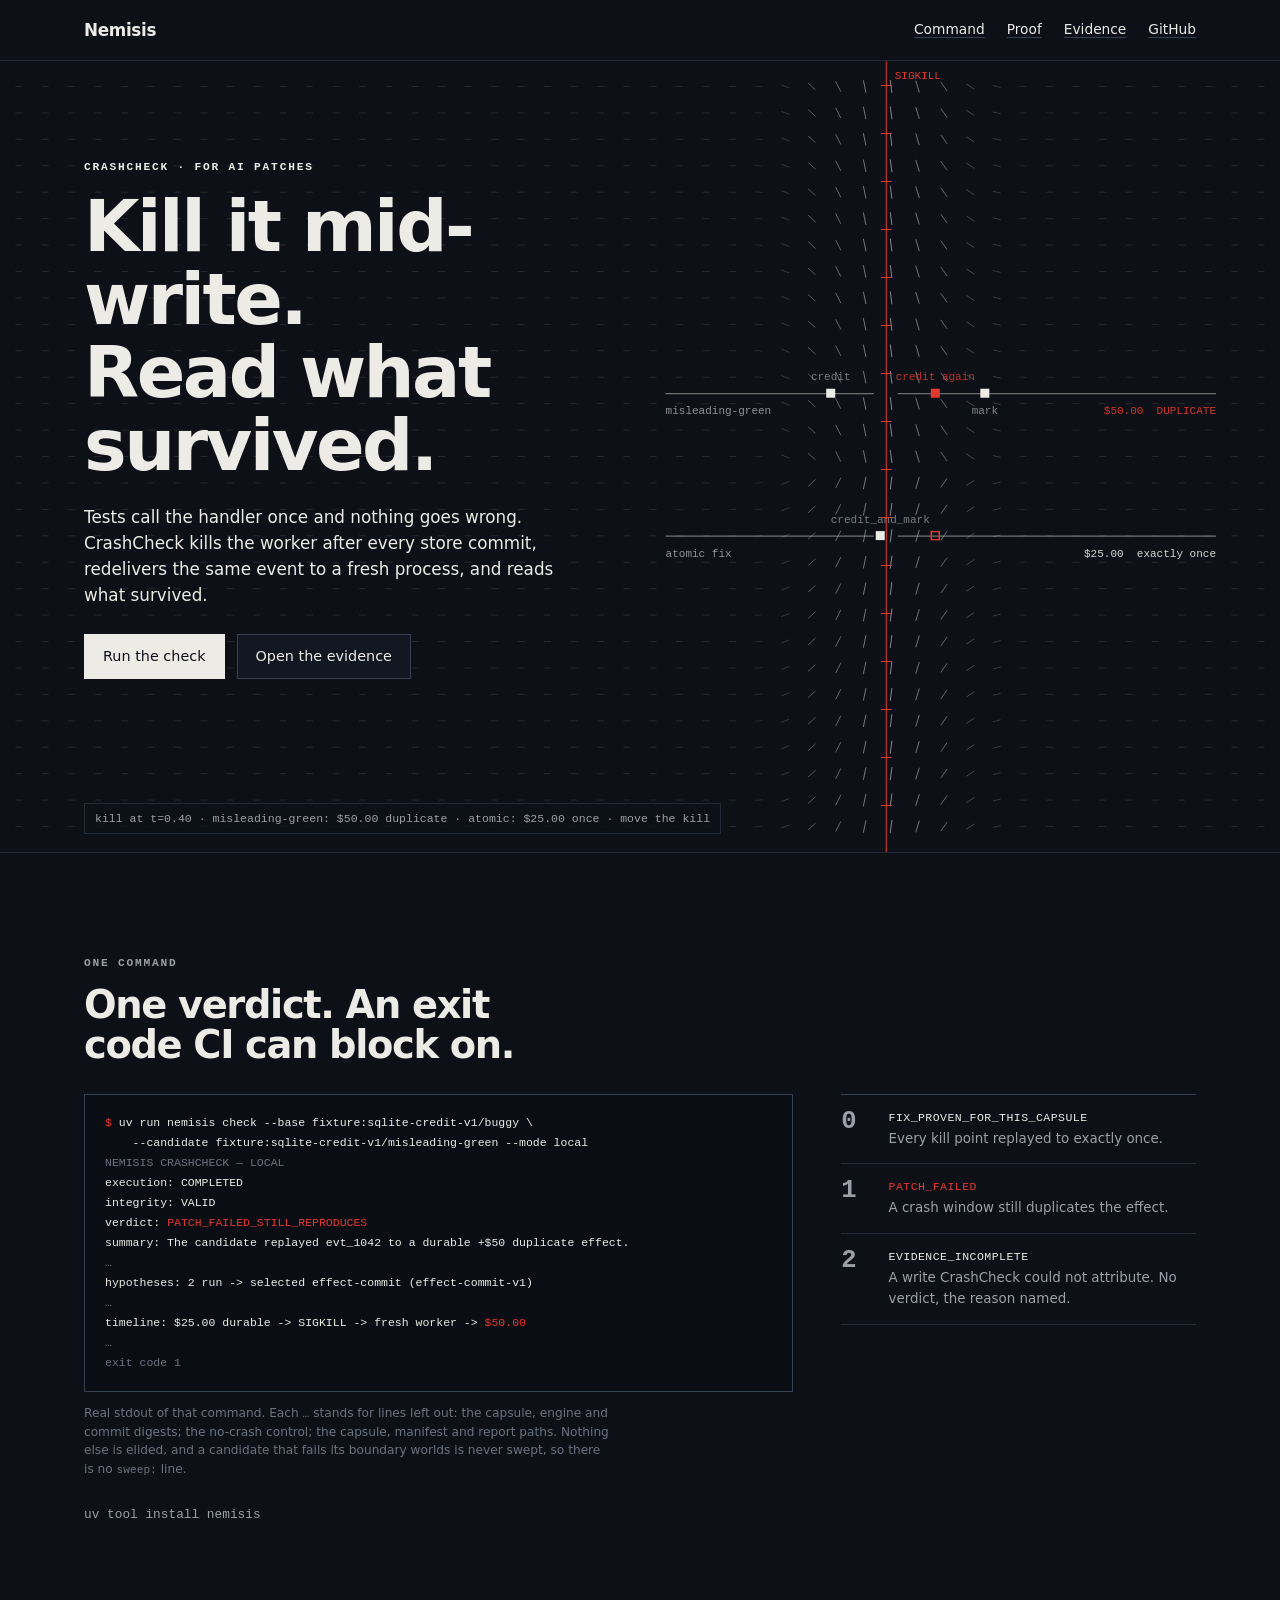
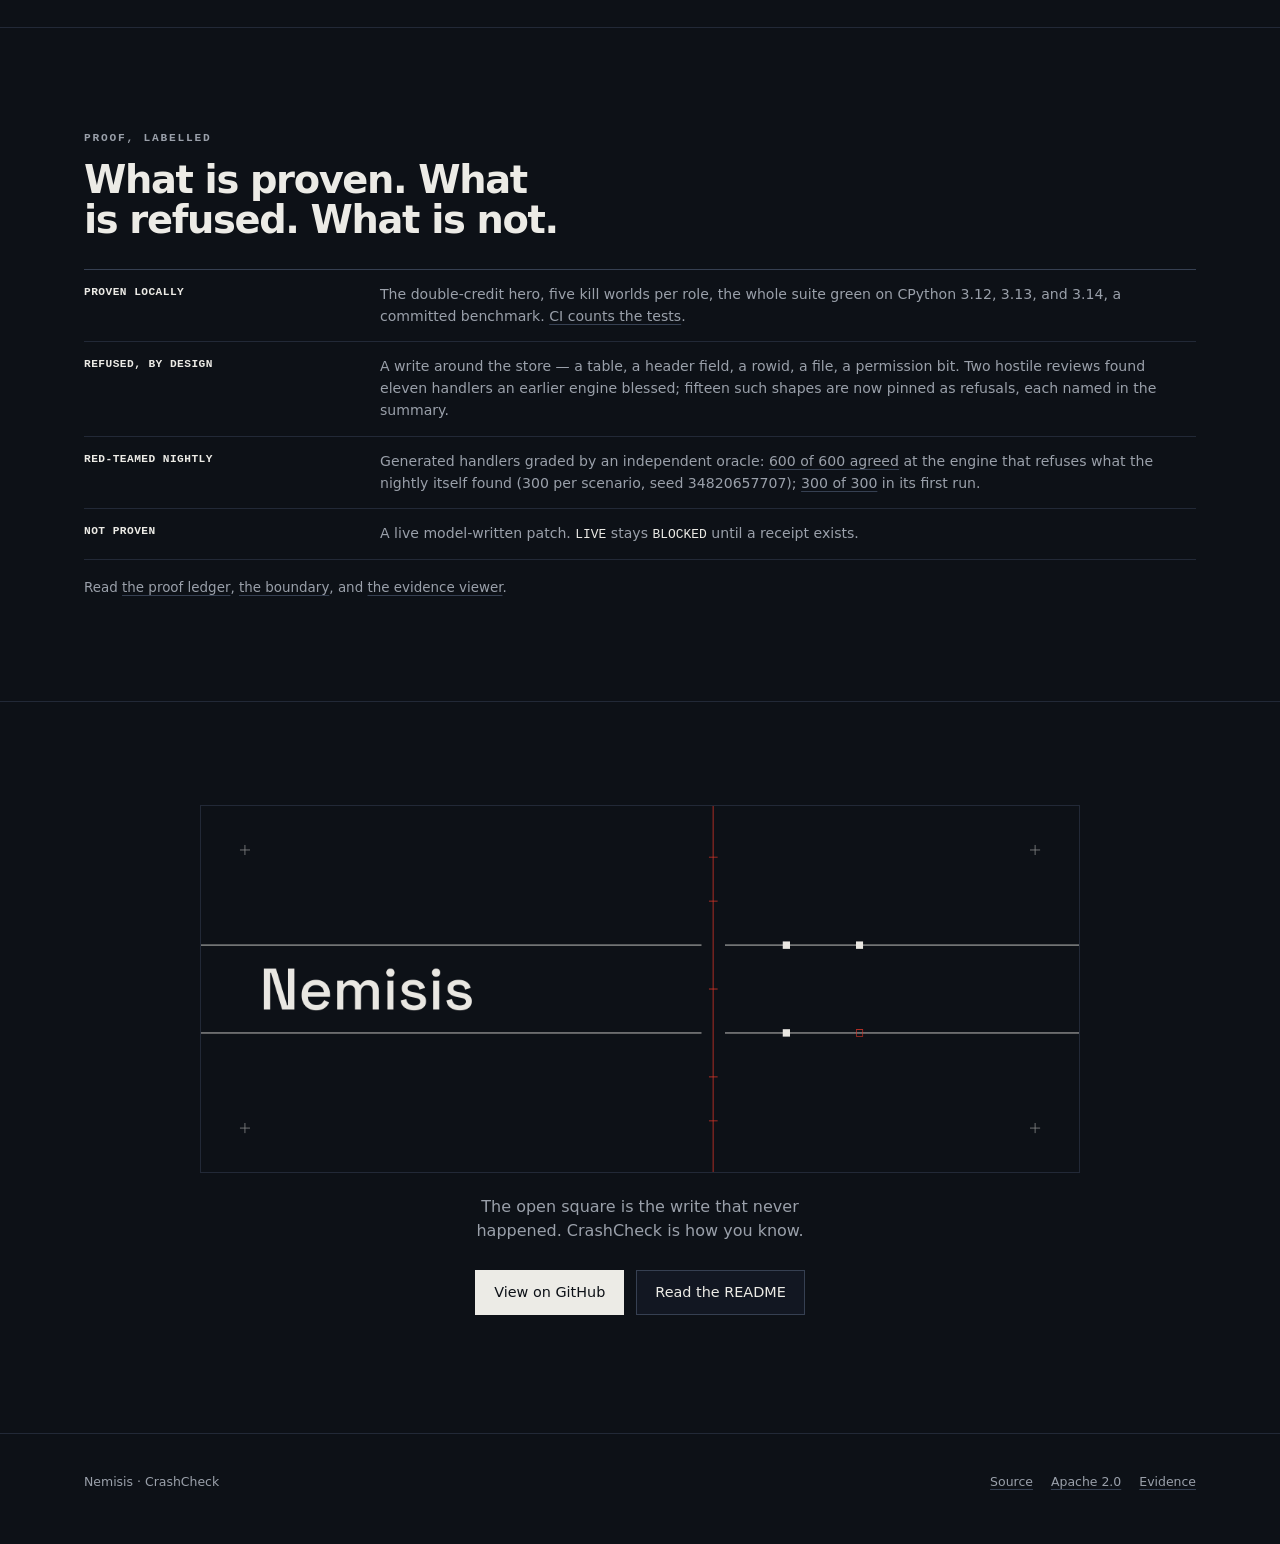
==== commit 05093ec3: "docs: the nightly's first green run at the fixed engine, in STATUS and on the site Run 34820657707, " ====
--- a/index.html
+++ b/index.html
@@ -92,7 +92,7 @@
       <dl class="proof-strip">
         <div><dt>Proven locally</dt><dd>The double-credit hero, five kill worlds per role, the whole suite green on CPython 3.12, 3.13, and 3.14, a committed benchmark. <a href="https://github.com/Alex-lop/Nemisis/actions/workflows/ci.yml">CI counts the tests</a>.</dd></div>
         <div><dt>Refused, by design</dt><dd>A write around the store — a table, a header field, a rowid, a file, a permission bit. Two hostile reviews found eleven handlers an earlier engine blessed; fifteen such shapes are now pinned as refusals, each named in the summary.</dd></div>
-        <div><dt>Red-teamed nightly</dt><dd>Generated handlers graded by an independent oracle: <a href="https://github.com/Alex-lop/Nemisis/actions/runs/34086693284">300 of 300 agreed</a> in the nightly's first GitHub run, seed 20260907.</dd></div>
+        <div><dt>Red-teamed nightly</dt><dd>Generated handlers graded by an independent oracle: <a href="https://github.com/Alex-lop/Nemisis/actions/runs/34820657707">600 of 600 agreed</a> at the engine that refuses what the nightly itself found (300 per scenario, seed 34820657707); <a href="https://github.com/Alex-lop/Nemisis/actions/runs/34086693284">300 of 300</a> in its first run.</dd></div>
         <div><dt>Not proven</dt><dd>A live model-written patch. <code>LIVE</code> stays <code>BLOCKED</code> until a receipt exists.</dd></div>
       </dl>
       <p class="proof-links">Read <a href="https://github.com/Alex-lop/Nemisis/blob/main/docs/PROOF.md">the proof ledger</a>, <a href="https://github.com/Alex-lop/Nemisis/blob/main/docs/SECURITY.md">the boundary</a>, and <a href="docs/assets/crashcheck-hero/">the evidence viewer</a>.</p>
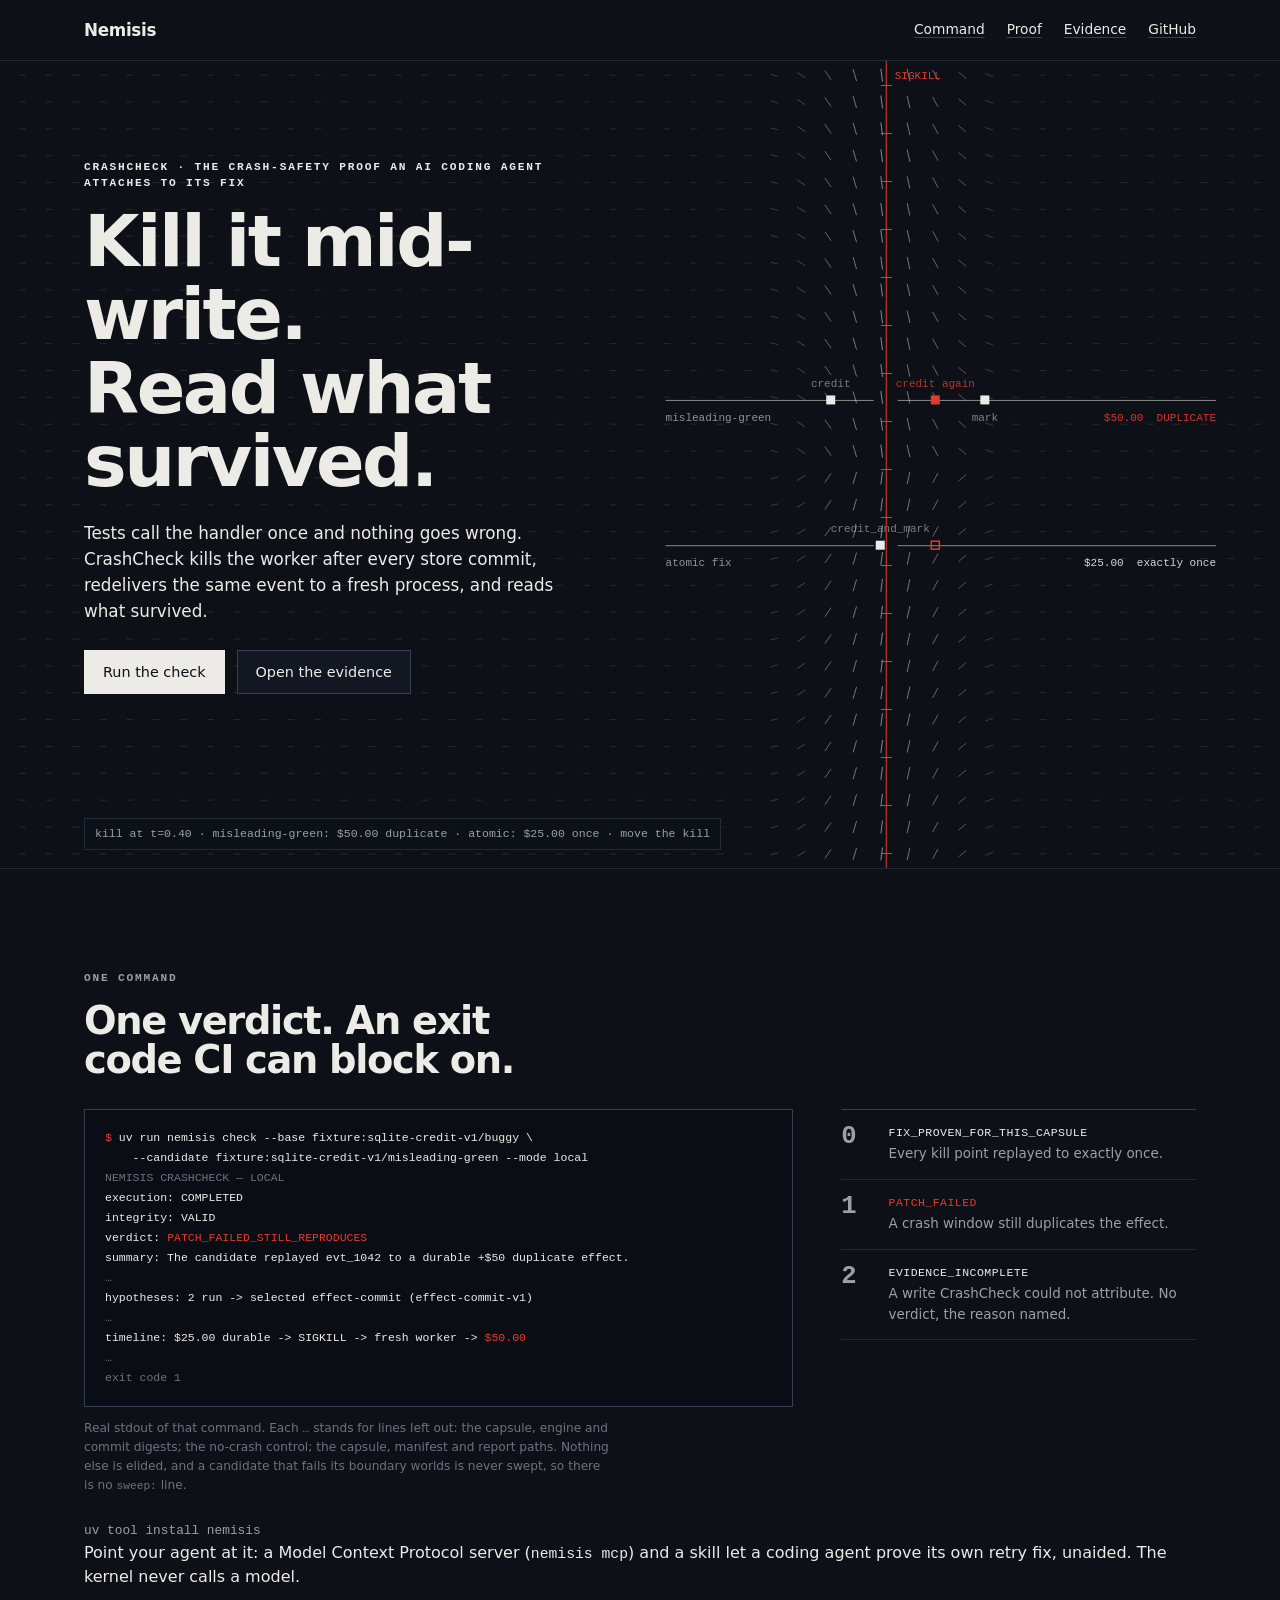
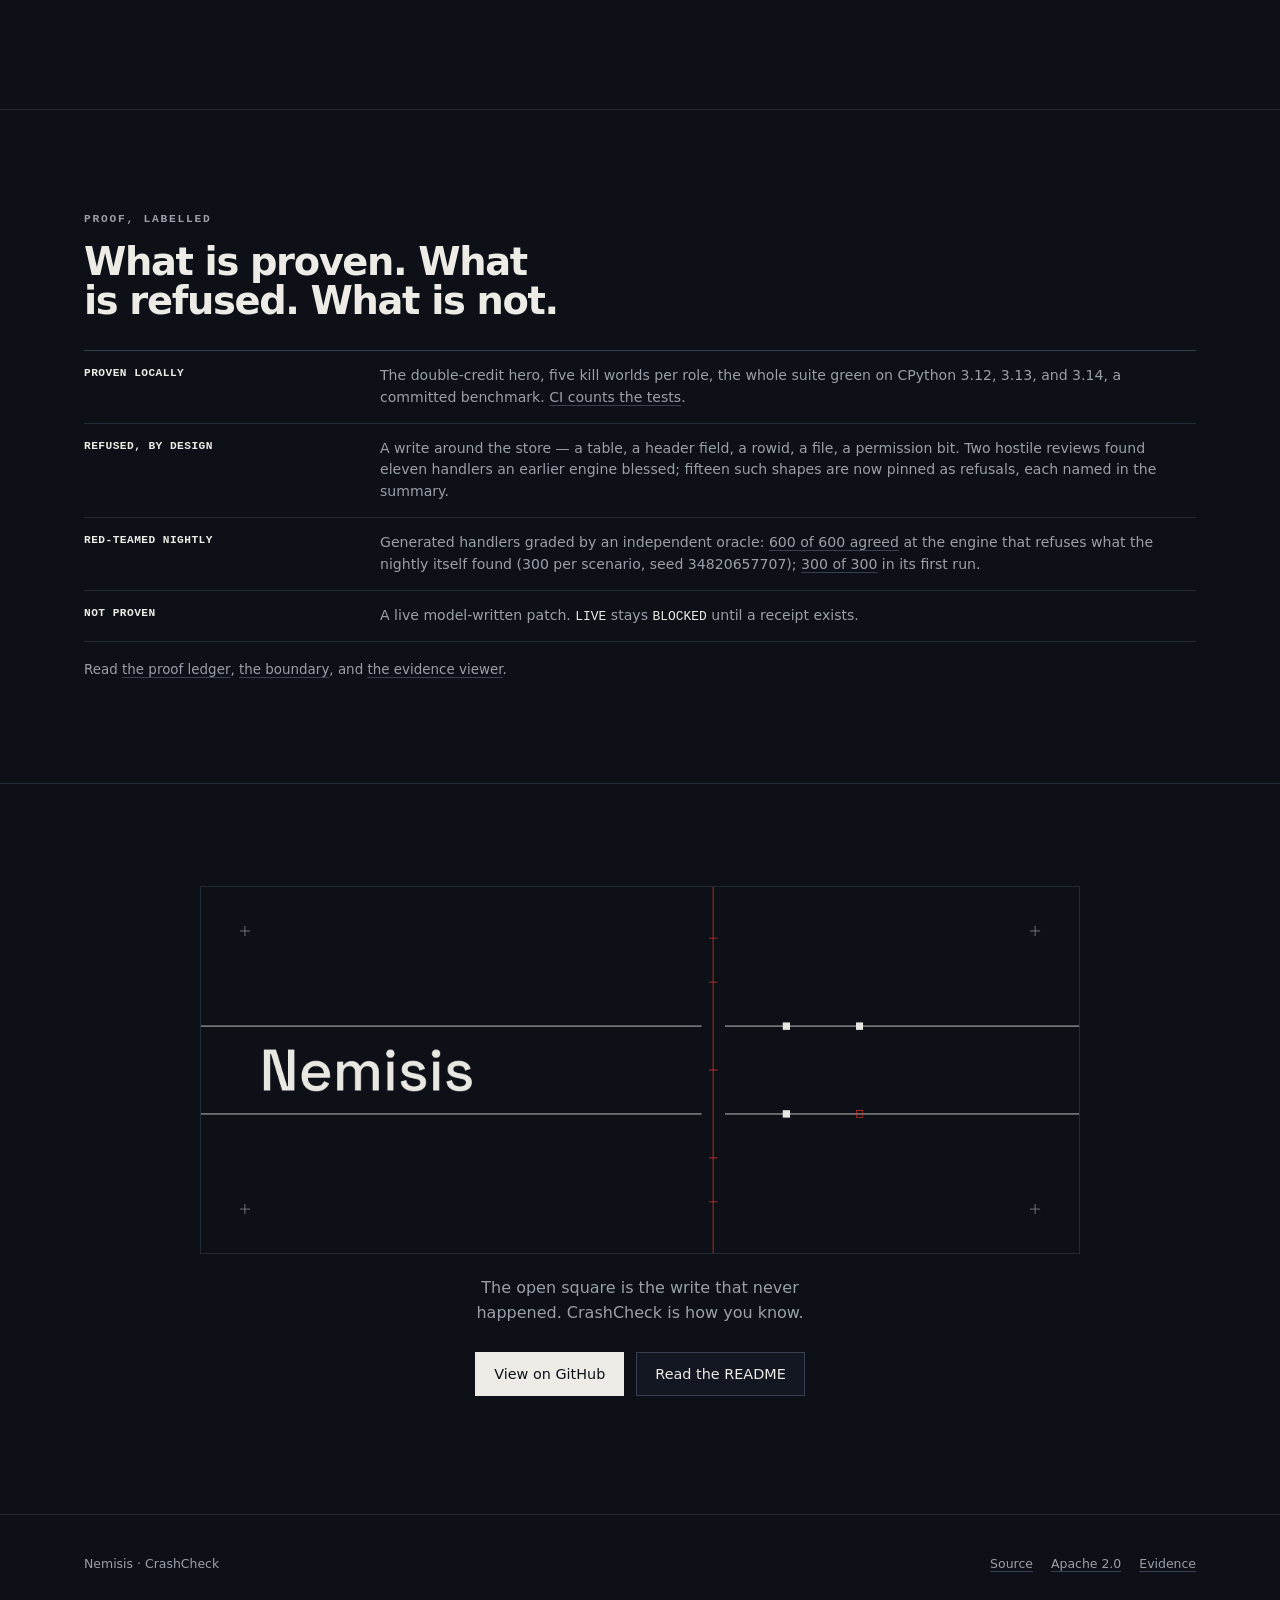
==== commit e294749d: "docs: the agent surface — the H1 reframe, the demo, the finding, and the designs The README H1 is no" ====
--- a/index.html
+++ b/index.html
@@ -38,7 +38,7 @@
     <canvas class="kill-field" data-kill-field aria-hidden="true"></canvas>
     <div class="wrap hero-grid">
       <div class="hero-copy">
-        <p class="eyebrow">CrashCheck · for AI patches</p>
+        <p class="eyebrow">CrashCheck · the crash-safety proof an AI coding agent attaches to its fix</p>
         <h1>Kill it mid-write.<br>Read what survived.</h1>
         <p class="lede">Tests call the handler once and nothing goes wrong. CrashCheck kills the worker after every store commit, redelivers the same event to a fresh process, and reads what survived.</p>
         <p class="actions">
@@ -82,6 +82,7 @@
         </div>
       </div>
       <p class="install mono">uv tool install nemisis</p>
+      <p class="install-note">Point your agent at it: a Model Context Protocol server (<code>nemisis mcp</code>) and a skill let a coding agent prove its own retry fix, unaided. The kernel never calls a model.</p>
     </div>
   </section>
 
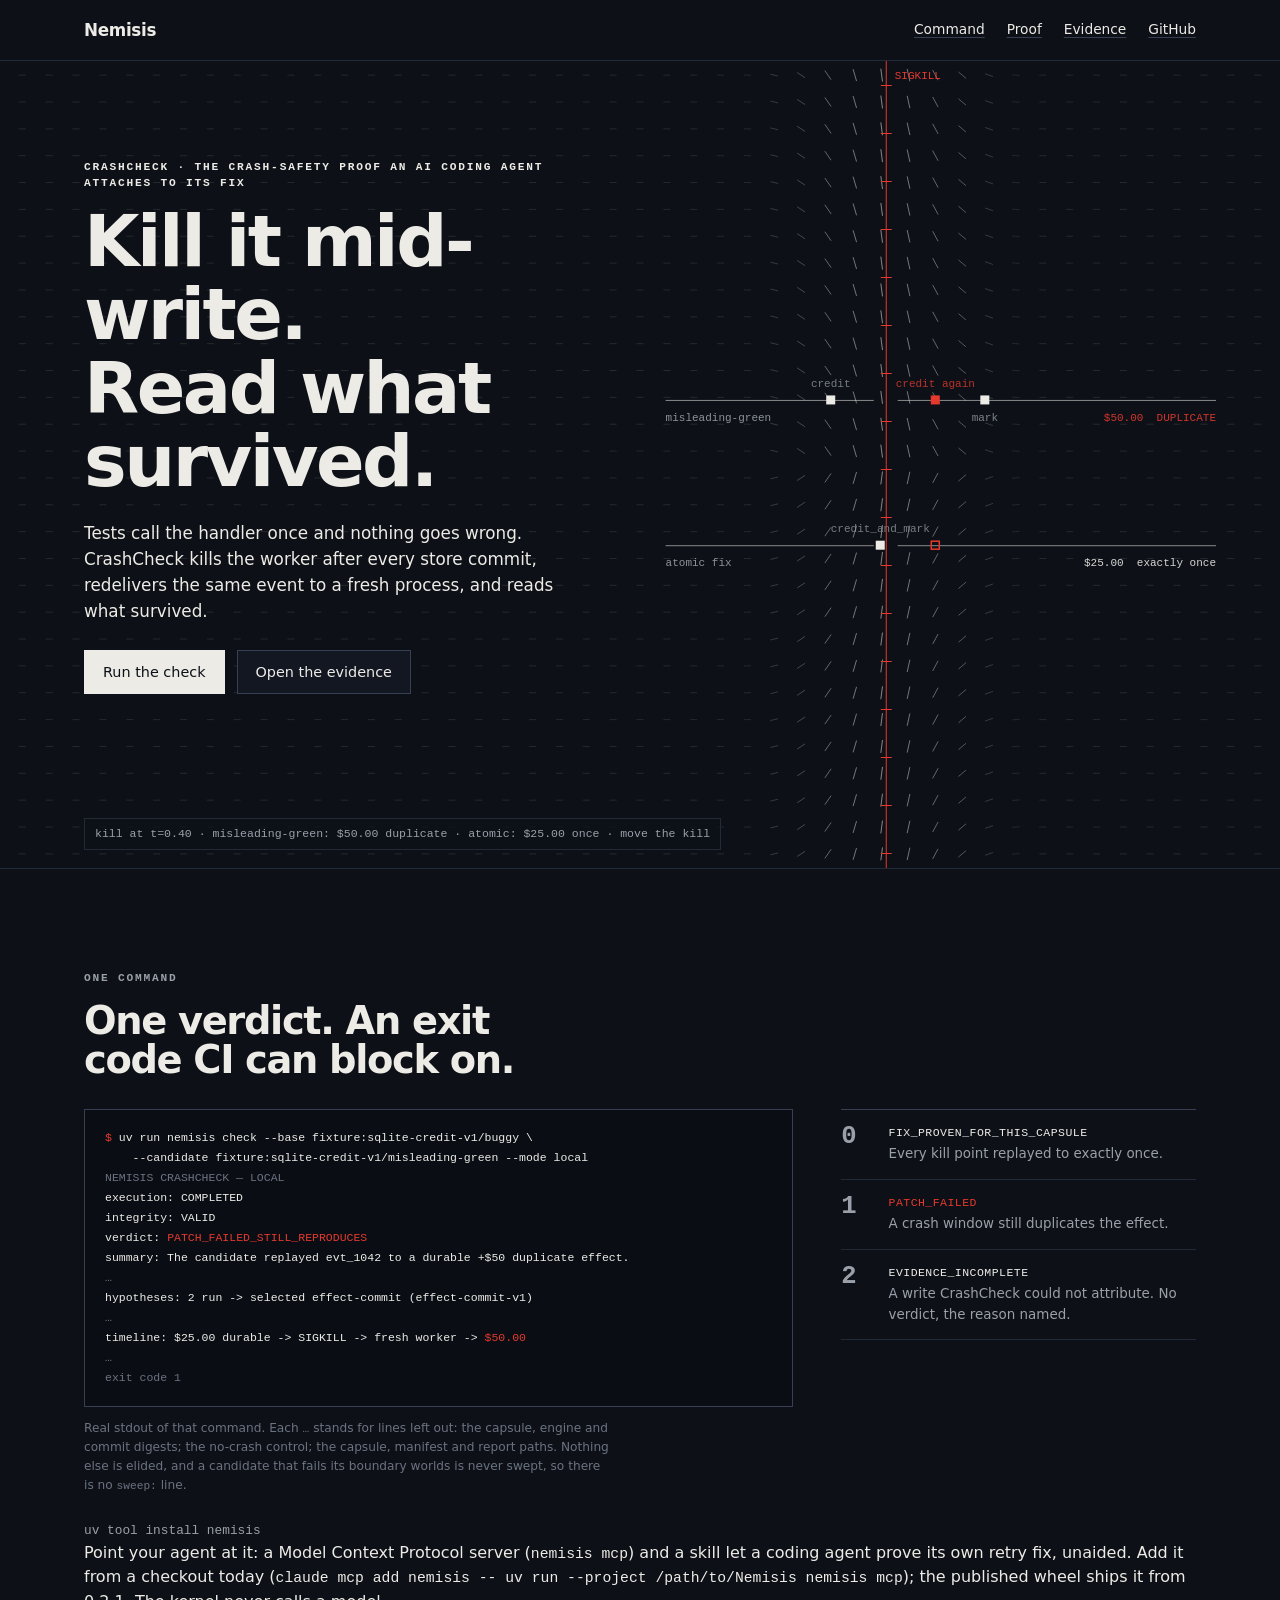
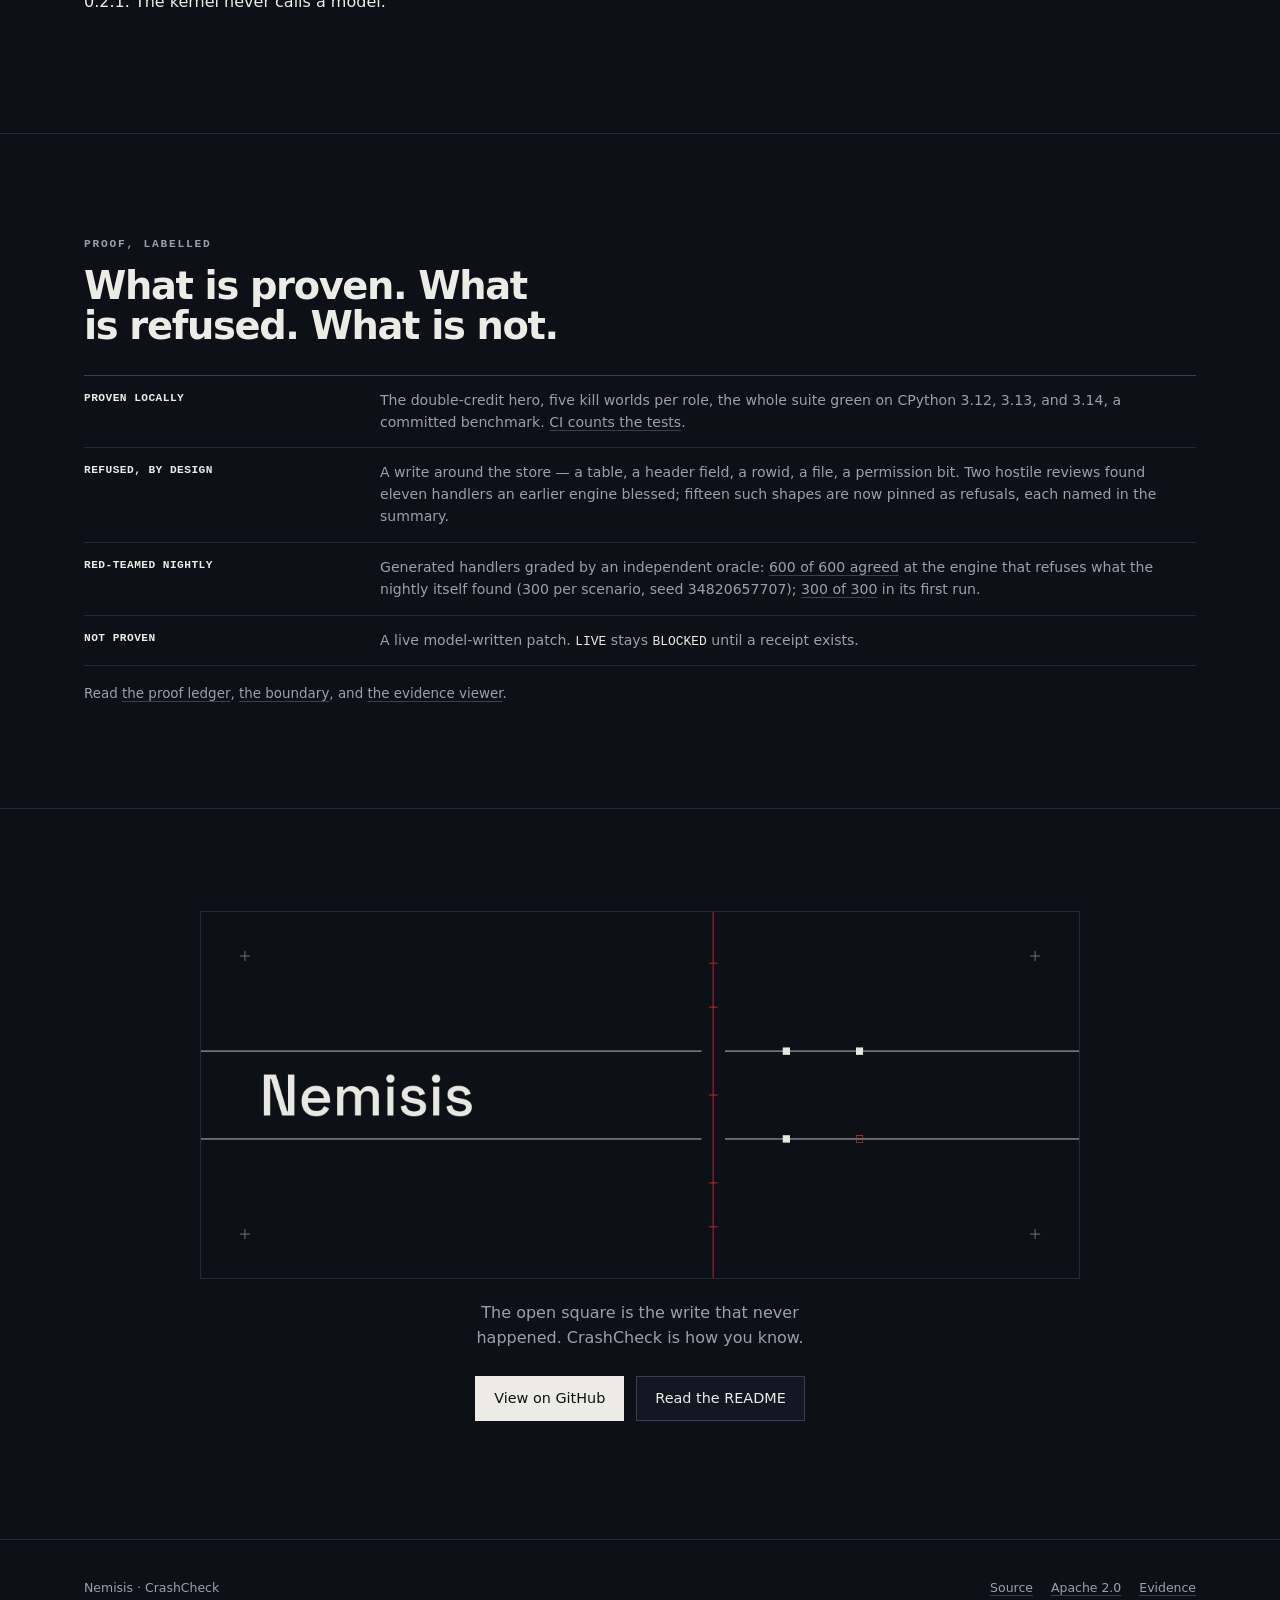
==== commit cc780aff: "docs: the cold read's ten findings — the demo's real evidence, and honest claims A two-lens cold rea" ====
--- a/index.html
+++ b/index.html
@@ -82,7 +82,7 @@
         </div>
       </div>
       <p class="install mono">uv tool install nemisis</p>
-      <p class="install-note">Point your agent at it: a Model Context Protocol server (<code>nemisis mcp</code>) and a skill let a coding agent prove its own retry fix, unaided. The kernel never calls a model.</p>
+      <p class="install-note">Point your agent at it: a Model Context Protocol server (<code>nemisis mcp</code>) and a skill let a coding agent prove its own retry fix, unaided. Add it from a checkout today (<code>claude mcp add nemisis -- uv run --project /path/to/Nemisis nemisis mcp</code>); the published wheel ships it from 0.2.1. The kernel never calls a model.</p>
     </div>
   </section>
 
